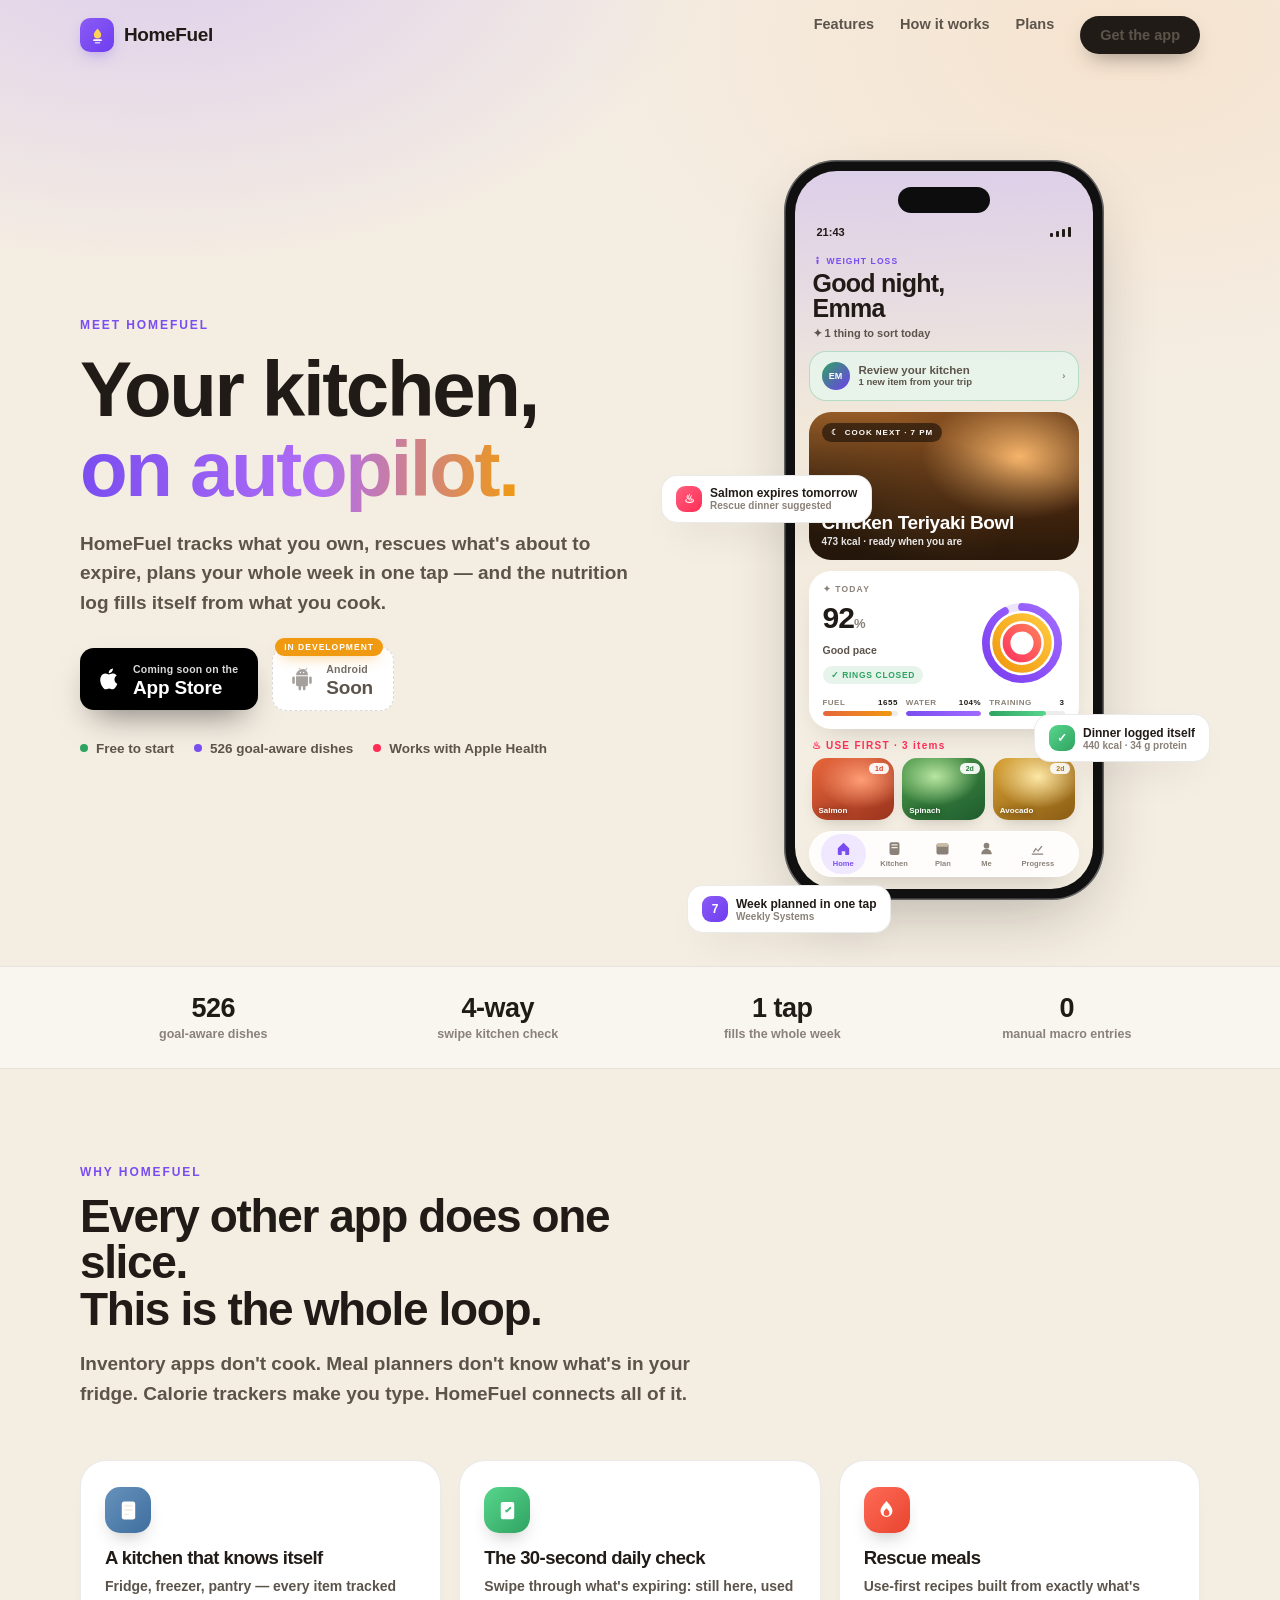
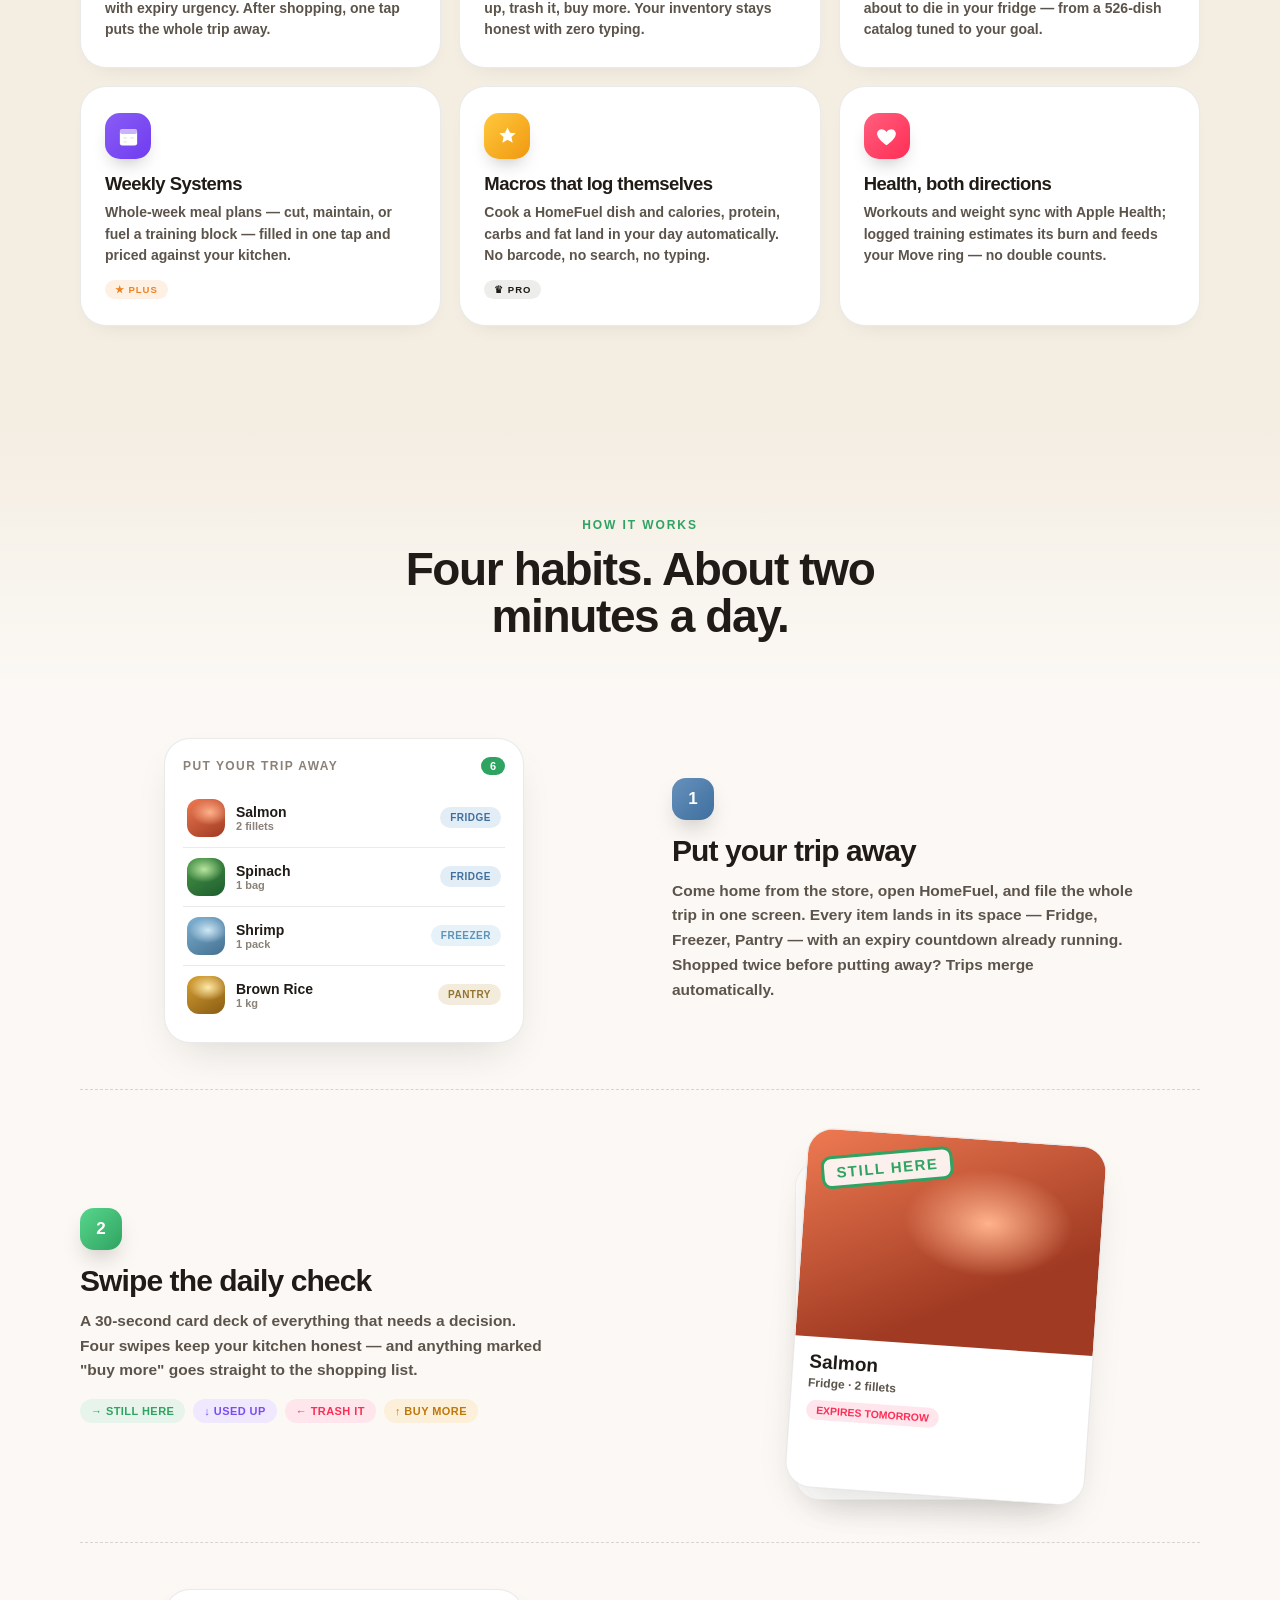
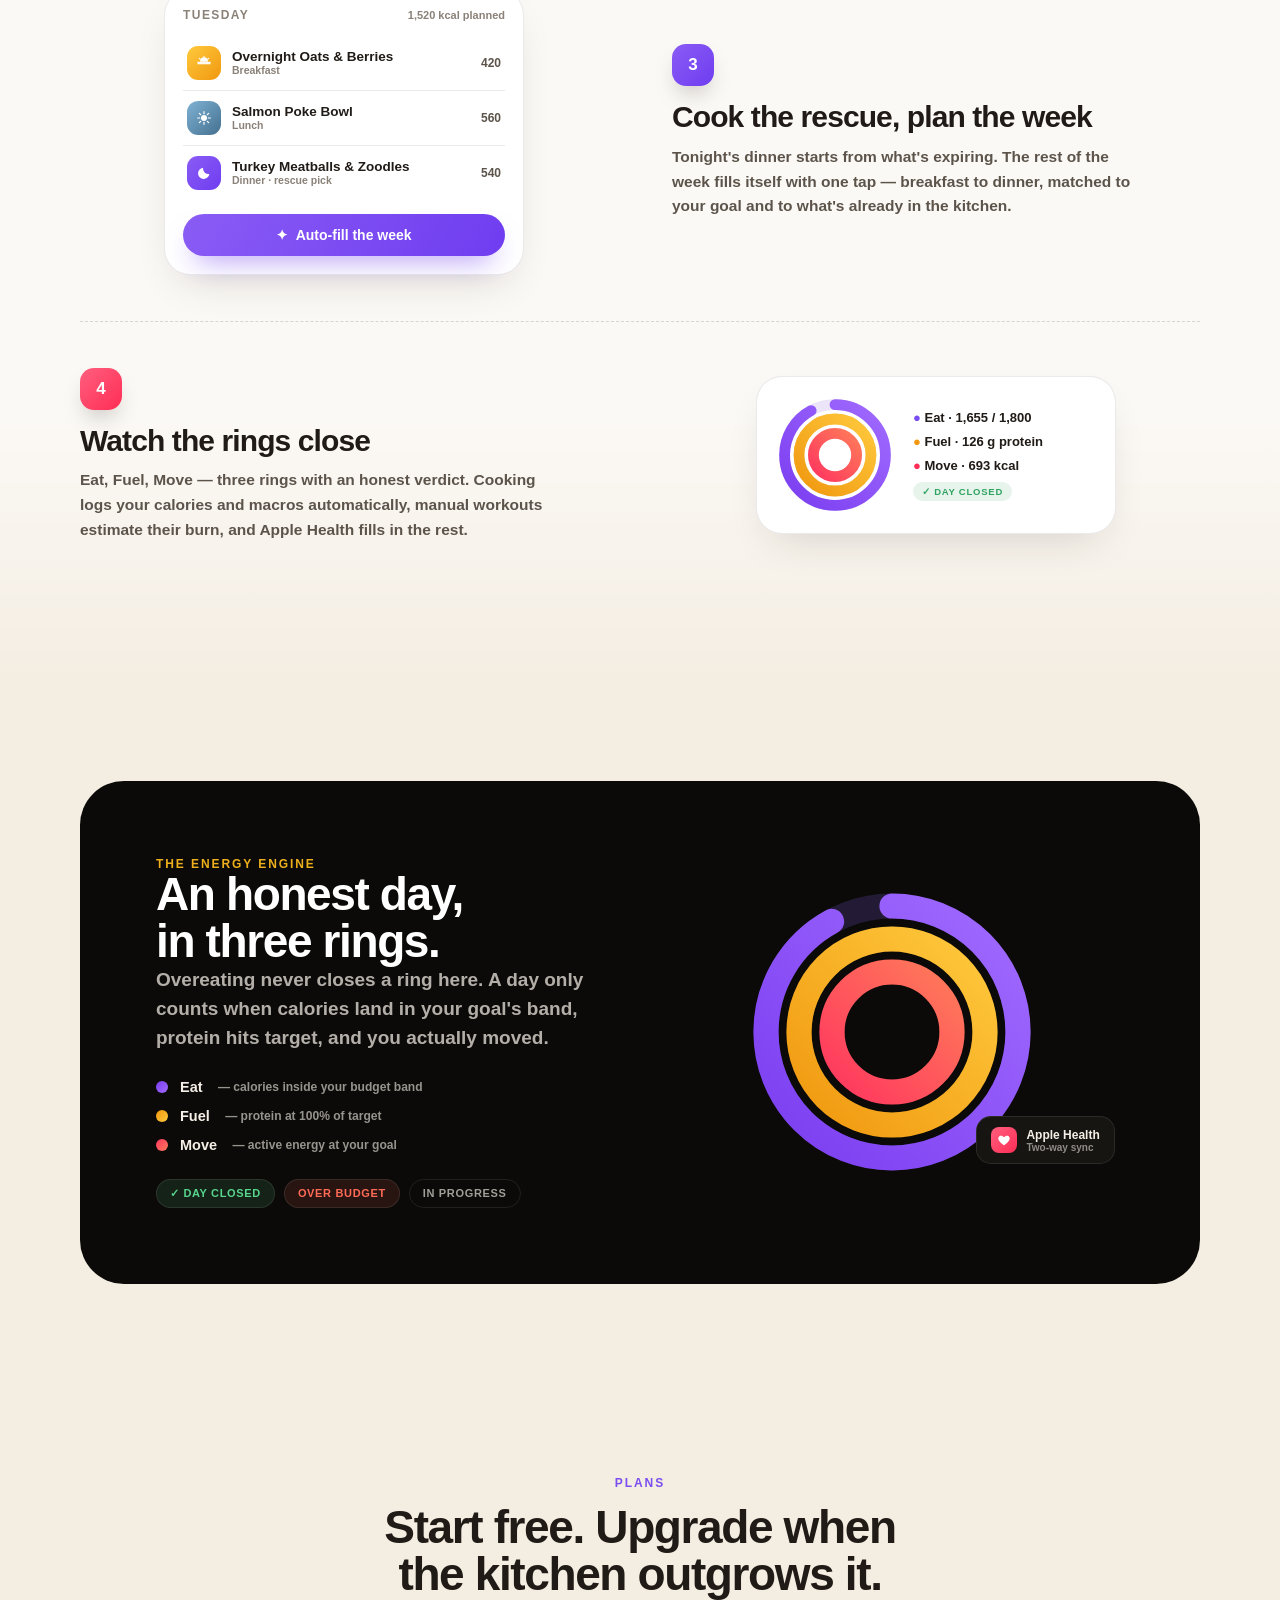
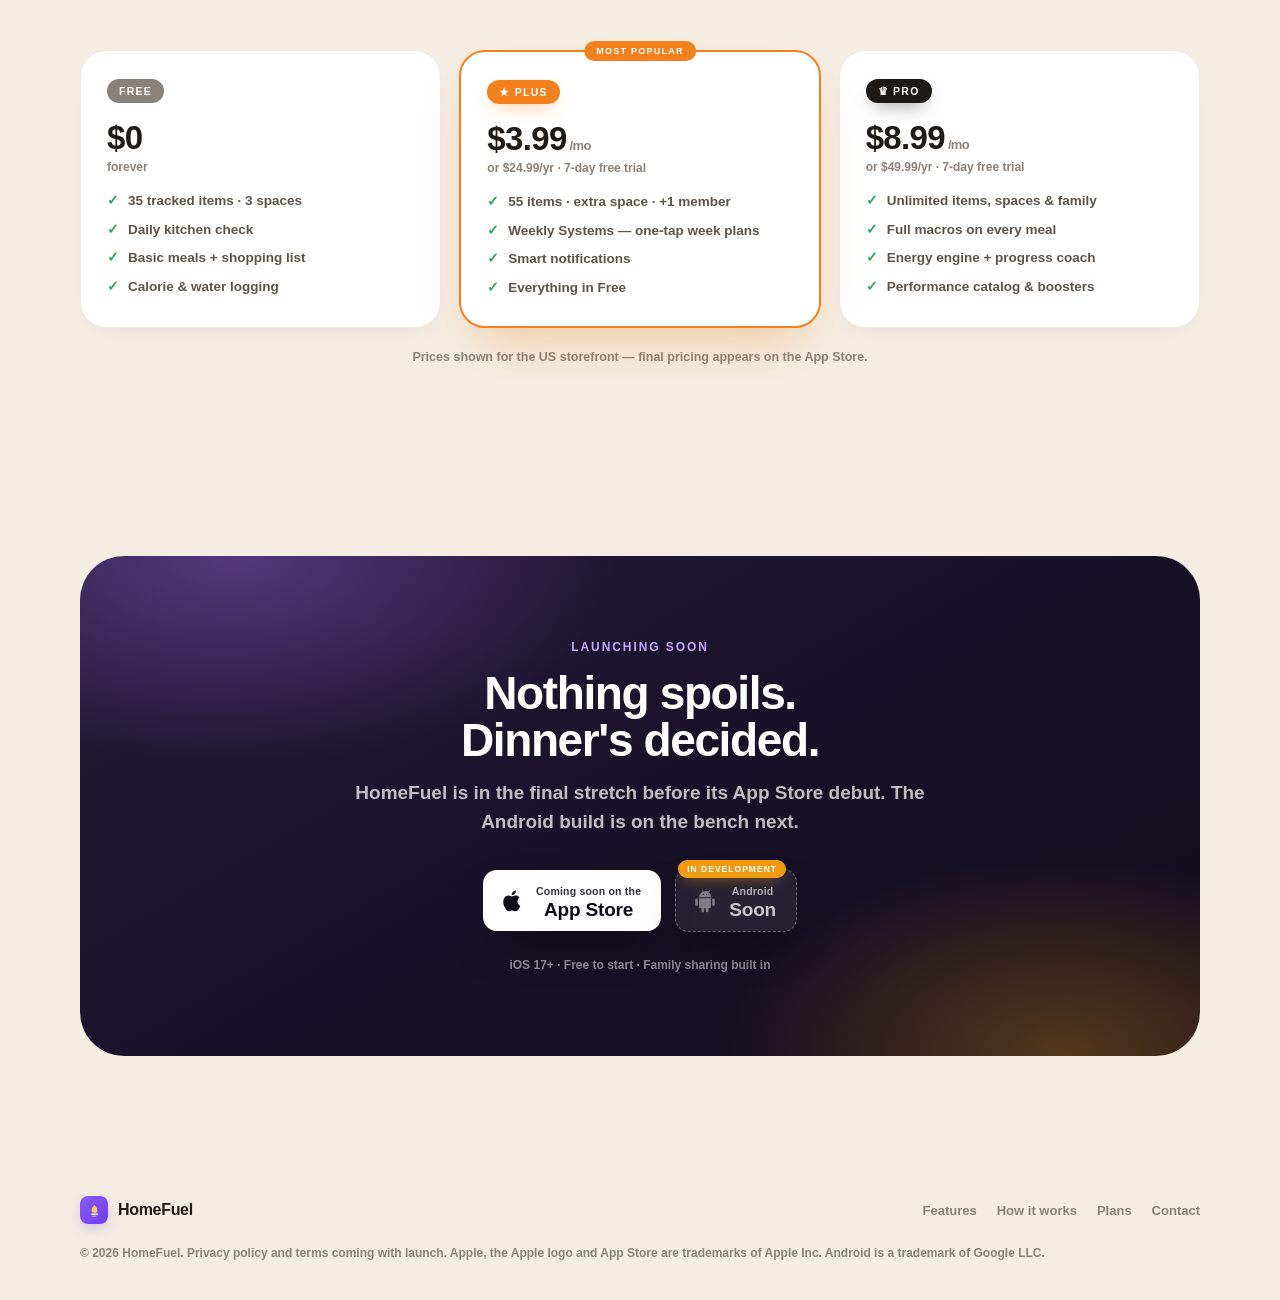
==== index.html @ 88ecfb4f "all files" ====
<!DOCTYPE html>
<html lang="en">
<head>
  <meta charset="UTF-8" />
  <meta name="viewport" content="width=device-width, initial-scale=1.0" />
  <title>HomeFuel — Your kitchen, on autopilot</title>
  <meta name="description" content="HomeFuel turns your kitchen inventory into tonight's dinner and this week's plan — so nothing spoils and your macros log themselves. Coming soon to iPhone." />
  <meta property="og:title" content="HomeFuel — Your kitchen, on autopilot" />
  <meta property="og:description" content="Track what you own, cook what's about to expire, plan the week in one tap. Nutrition logs itself." />
  <meta property="og:type" content="website" />
  <link rel="icon" href="data:image/svg+xml,%3Csvg xmlns='http://www.w3.org/2000/svg' viewBox='0 0 64 64'%3E%3Crect width='64' height='64' rx='16' fill='%236f3df0'/%3E%3Cpath d='M32 12c5 6 9 10 9 16a9 9 0 0 1-18 0c0-6 4-10 9-16z' fill='%23ffd257'/%3E%3Crect x='20' y='40' width='24' height='6' rx='3' fill='%23fff'/%3E%3Crect x='24' y='50' width='16' height='5' rx='2.5' fill='%23ffffffaa'/%3E%3C/svg%3E" />
  <link rel="stylesheet" href="styles.css" />
</head>
<body>

  <!-- ============ NAV ============ -->
  <nav class="nav" id="nav">
    <div class="wrap nav-inner">
      <a class="brand" href="#top">
        <span class="brand-mark" aria-hidden="true">
          <svg viewBox="0 0 24 24" fill="none">
            <path d="M12 3c2.6 3 4.6 5.2 4.6 8.1a4.6 4.6 0 0 1-9.2 0C7.4 8.2 9.4 6 12 3z" fill="#ffd257"/>
            <rect x="6.5" y="16.6" width="11" height="2.5" rx="1.25" fill="#fff"/>
            <rect x="8.5" y="20.2" width="7" height="1.9" rx="0.95" fill="#ffffffb3"/>
          </svg>
        </span>
        HomeFuel
      </a>
      <div class="nav-links">
        <a href="#features">Features</a>
        <a href="#tutorial">How it works</a>
        <a href="#plans">Plans</a>
        <a class="nav-cta" href="#download">Get the app</a>
      </div>
    </div>
  </nav>

  <!-- ============ HERO ============ -->
  <header class="hero" id="top">
    <div class="hero-wash" aria-hidden="true"></div>
    <div class="wrap hero-grid">
      <div class="hero-copy">
        <p class="eyebrow tint">Meet HomeFuel</p>
        <h1 class="h-display">Your kitchen,<br /><span class="grad">on autopilot.</span></h1>
        <p class="lede">HomeFuel tracks what you own, rescues what's about to
          expire, plans your whole week in one tap — and the nutrition log
          fills itself from what you cook.</p>

        <div class="store-row">
          <!-- TODO: replace href="#download" with the real App Store URL at launch -->
          <a class="store-badge" href="#download" aria-label="Download on the App Store (coming soon)">
            <svg viewBox="0 0 24 24" fill="currentColor" aria-hidden="true">
              <path d="M17.05 12.54c-.03-2.44 1.99-3.61 2.08-3.67-1.13-1.66-2.9-1.89-3.53-1.91-1.5-.15-2.93.88-3.69.88-.76 0-1.94-.86-3.19-.84-1.64.02-3.15.95-4 2.42-1.7 2.95-.43 7.32 1.23 9.71.81 1.17 1.78 2.49 3.05 2.44 1.22-.05 1.69-.79 3.17-.79 1.48 0 1.9.79 3.19.77 1.32-.02 2.15-1.2 2.96-2.38.93-1.36 1.31-2.68 1.33-2.75-.03-.01-2.56-.98-2.6-3.88zM14.62 5.4c.67-.81 1.12-1.94 1-3.07-.96.04-2.14.64-2.83 1.45-.62.72-1.17 1.87-1.02 2.97 1.07.08 2.17-.54 2.85-1.35z"/>
            </svg>
            <span class="sb-text">
              <span class="sb-top">Coming soon on the</span><br />
              <span class="sb-bottom">App Store</span>
            </span>
          </a>
          <span class="store-badge android" aria-label="Android version in development">
            <span class="dev-chip">IN DEVELOPMENT</span>
            <svg viewBox="0 0 24 24" fill="currentColor" aria-hidden="true">
              <path d="M6.5 9.5h11V17a1.8 1.8 0 0 1-1.8 1.8h-.5v2.5a1.2 1.2 0 1 1-2.4 0v-2.5h-1.6v2.5a1.2 1.2 0 1 1-2.4 0v-2.5h-.5A1.8 1.8 0 0 1 6.5 17V9.5zM4.2 9.7a1.2 1.2 0 0 1 1.2 1.2v4.4a1.2 1.2 0 1 1-2.4 0v-4.4a1.2 1.2 0 0 1 1.2-1.2zm15.6 0a1.2 1.2 0 0 1 1.2 1.2v4.4a1.2 1.2 0 1 1-2.4 0v-4.4a1.2 1.2 0 0 1 1.2-1.2zM15.9 3.6l1-1.5a.3.3 0 0 0-.5-.33l-1.03 1.55a6.6 6.6 0 0 0-4.74 0L9.6 1.77a.3.3 0 0 0-.5.33l1 1.5A5.4 5.4 0 0 0 6.5 8.6h11a5.4 5.4 0 0 0-2.6-5zm-5.4 3a.6.6 0 1 1 0-1.2.6.6 0 0 1 0 1.2zm3 0a.6.6 0 1 1 0-1.2.6.6 0 0 1 0 1.2z"/>
            </svg>
            <span class="sb-text">
              <span class="sb-top">Android</span><br />
              <span class="sb-bottom">Soon</span>
            </span>
          </span>
        </div>

        <div class="hero-props">
          <span class="hero-prop"><i class="dot" style="background:var(--fresh)"></i>Free to start</span>
          <span class="hero-prop"><i class="dot" style="background:var(--accent)"></i>526 goal-aware dishes</span>
          <span class="hero-prop"><i class="dot" style="background:var(--move)"></i>Works with Apple Health</span>
        </div>
      </div>

      <!-- Hero phone — the Home view, redrawn in CSS -->
      <div class="hero-phone-zone reveal">
        <div class="phone" aria-hidden="true">
          <div class="phone-screen">
            <div class="island"></div>
            <div class="m-status">
              <span>21:43</span>
              <span class="sig"><i style="height:4px"></i><i style="height:6px"></i><i style="height:8px"></i><i style="height:10px"></i></span>
            </div>
            <div class="m-greeting">
              <div class="m-goalchip">
                <svg width="9" height="9" viewBox="0 0 24 24" fill="currentColor"><circle cx="12" cy="5" r="3"/><path d="M9 10h6l-1 11h-4z"/></svg>
                WEIGHT LOSS
              </div>
              <h4>Good night,<br />Emma</h4>
              <div class="sub">✦ 1 thing to sort today</div>
            </div>
            <div class="m-banner">
              <span class="avatar">EM</span>
              <span><b>Review your kitchen</b><span>1 new item from your trip</span></span>
              <span class="chev">›</span>
            </div>
            <div class="m-meal">
              <span class="cook-chip">☾ &nbsp;COOK NEXT · 7 PM</span>
              <div>
                <h5>Chicken Teriyaki Bowl</h5>
                <div class="meta">473 kcal · ready when you are</div>
              </div>
            </div>
            <div class="m-today">
              <span class="t-eyebrow">✦ TODAY</span>
              <span class="pct">92<small>%</small></span>
              <div class="m-rings">
                <svg class="rings-svg" width="86" height="86" viewBox="0 0 100 100">
                  <defs>
                    <linearGradient id="gEat" x1="0" y1="0" x2="1" y2="1">
                      <stop offset="0" stop-color="#7a3df0"/><stop offset="1" stop-color="#a16bff"/>
                    </linearGradient>
                    <linearGradient id="gFuel" x1="0" y1="0" x2="1" y2="1">
                      <stop offset="0" stop-color="#f0980f"/><stop offset="1" stop-color="#ffc93d"/>
                    </linearGradient>
                    <linearGradient id="gMove" x1="0" y1="0" x2="1" y2="1">
                      <stop offset="0" stop-color="#ff375f"/><stop offset="1" stop-color="#ff7a59"/>
                    </linearGradient>
                  </defs>
                  <circle class="track" cx="50" cy="50" r="42" fill="none" stroke="#ece4f8" stroke-width="9"/>
                  <circle class="prog" data-frac="0.92" cx="50" cy="50" r="42" fill="none" stroke="url(#gEat)" stroke-width="9"/>
                  <circle class="track" cx="50" cy="50" r="30" fill="none" stroke="#f6ecd8" stroke-width="9"/>
                  <circle class="prog" data-frac="1" cx="50" cy="50" r="30" fill="none" stroke="url(#gFuel)" stroke-width="9"/>
                  <circle class="track" cx="50" cy="50" r="18" fill="none" stroke="#fbe3e8" stroke-width="9"/>
                  <circle class="prog" data-frac="1" cx="50" cy="50" r="18" fill="none" stroke="url(#gMove)" stroke-width="9"/>
                </svg>
              </div>
              <span class="pace">Good pace</span>
              <span class="closed-chip">✓ RINGS CLOSED</span>
              <div class="m-bars">
                <div class="m-bar"><b>FUEL <i>1655</i></b><div class="track"><div class="fill" style="width:92%;background:linear-gradient(90deg,#e8663c,#f0980f)"></div></div></div>
                <div class="m-bar"><b>WATER <i>104%</i></b><div class="track"><div class="fill" style="width:100%;background:linear-gradient(90deg,#7a4df0,#a16bff)"></div></div></div>
                <div class="m-bar"><b>TRAINING <i>3</i></b><div class="track"><div class="fill" style="width:75%;background:linear-gradient(90deg,#2fa361,#58d68d)"></div></div></div>
              </div>
            </div>
            <div class="m-usefirst">
              <div class="uf-head"><b>♨ USE FIRST · 3 items</b><span>See all →</span></div>
              <div class="uf-row">
                <div class="uf-card uf-1"><span class="d">1d</span><em>Salmon</em></div>
                <div class="uf-card uf-2"><span class="d">2d</span><em>Spinach</em></div>
                <div class="uf-card uf-3"><span class="d">2d</span><em>Avocado</em></div>
              </div>
            </div>
            <div class="m-tabbar">
              <span class="m-tab on"><span class="tab-pill"></span>
                <svg viewBox="0 0 24 24" fill="currentColor"><path d="M4 11.5 12 4l8 7.5V20a1 1 0 0 1-1 1h-4.5v-5h-5v5H5a1 1 0 0 1-1-1v-8.5z"/></svg>
                Home</span>
              <span class="m-tab">
                <svg viewBox="0 0 24 24" fill="currentColor"><rect x="5" y="3" width="14" height="18" rx="2.5"/><rect x="7.5" y="6" width="9" height="1.8" rx="0.9" fill="#f4ede2"/><rect x="7.5" y="10" width="9" height="1.8" rx="0.9" fill="#f4ede2"/></svg>
                Kitchen</span>
              <span class="m-tab">
                <svg viewBox="0 0 24 24" fill="currentColor"><rect x="3.5" y="5" width="17" height="15.5" rx="2.5"/><rect x="3.5" y="5" width="17" height="4.4" rx="2.2" fill="#c9baa4"/></svg>
                Plan</span>
              <span class="m-tab">
                <svg viewBox="0 0 24 24" fill="currentColor"><circle cx="12" cy="8" r="4"/><path d="M4.5 20a7.5 7.5 0 0 1 15 0z"/></svg>
                Me</span>
              <span class="m-tab">
                <svg viewBox="0 0 24 24" fill="currentColor"><path d="M4 19h16v1.8H4zM5.5 17l4-6 3 3.4L17.5 8l1.4 1.1-5.9 7.6-3-3.4-3.1 4.6z"/></svg>
                Progress</span>
            </div>
          </div>
        </div>

        <div class="float-chip fc-1">
          <span class="ic" style="background:linear-gradient(135deg,#ff5f7e,#ff2d55)">♨</span>
          <span>Salmon expires tomorrow<small>Rescue dinner suggested</small></span>
        </div>
        <div class="float-chip fc-2">
          <span class="ic" style="background:linear-gradient(135deg,#58d68d,#2fa361)">✓</span>
          <span>Dinner logged itself<small>440 kcal · 34 g protein</small></span>
        </div>
        <div class="float-chip fc-3">
          <span class="ic" style="background:linear-gradient(135deg,#8a5cf5,#6f3df0)">7</span>
          <span>Week planned in one tap<small>Weekly Systems</small></span>
        </div>
      </div>
    </div>
  </header>

  <!-- ============ STATS STRIP ============ -->
  <section class="strip">
    <div class="wrap strip-inner">
      <div class="strip-item reveal"><b>526</b><span>goal-aware dishes</span></div>
      <div class="strip-item reveal"><b>4-way</b><span>swipe kitchen check</span></div>
      <div class="strip-item reveal"><b>1 tap</b><span>fills the whole week</span></div>
      <div class="strip-item reveal"><b>0</b><span>manual macro entries</span></div>
    </div>
  </section>

  <!-- ============ FEATURES ============ -->
  <section class="section" id="features">
    <div class="wrap">
      <div class="section-head reveal">
        <p class="eyebrow tint">Why HomeFuel</p>
        <h2 class="h-section">Every other app does one slice.<br />This is the whole loop.</h2>
        <p class="lede">Inventory apps don't cook. Meal planners don't know
          what's in your fridge. Calorie trackers make you type. HomeFuel
          connects all of it.</p>
      </div>
      <div class="features-grid">
        <div class="feature reveal">
          <div class="f-ic" style="background:linear-gradient(135deg,#6691bc,#3f6f9e)">
            <svg viewBox="0 0 24 24" fill="currentColor"><rect x="5" y="2.5" width="14" height="19" rx="2.5"/><rect x="7.5" y="6" width="9" height="2" rx="1" fill="#f4ede2"/><rect x="7.5" y="10.5" width="9" height="2" rx="1" fill="#f4ede2"/><rect x="7.5" y="15" width="5" height="2" rx="1" fill="#f4ede2"/></svg>
          </div>
          <h3>A kitchen that knows itself</h3>
          <p>Fridge, freezer, pantry — every item tracked with expiry
            urgency. After shopping, one tap puts the whole trip away.</p>
        </div>
        <div class="feature reveal">
          <div class="f-ic" style="background:linear-gradient(135deg,#58d68d,#2fa361)">
            <svg viewBox="0 0 24 24" fill="currentColor"><path d="M7 3h10a2 2 0 0 1 2 2v14a2 2 0 0 1-2 2H7a2 2 0 0 1-2-2V5a2 2 0 0 1 2-2zm2.2 9.3 2 2 5-5-1.4-1.4-3.6 3.6-.6-.6z"/></svg>
          </div>
          <h3>The 30-second daily check</h3>
          <p>Swipe through what's expiring: still here, used up, trash it,
            buy more. Your inventory stays honest with zero typing.</p>
        </div>
        <div class="feature reveal">
          <div class="f-ic" style="background:linear-gradient(135deg,#ff6b57,#e8442e)">
            <svg viewBox="0 0 24 24" fill="currentColor"><path d="M12 2c3.5 4 6.2 6.9 6.2 10.6a6.2 6.2 0 0 1-12.4 0C5.8 8.9 8.5 6 12 2zm0 15.5a3 3 0 0 0 3-3c0-1.6-1.3-3-3-4.8-1.7 1.8-3 3.2-3 4.8a3 3 0 0 0 3 3z"/></svg>
          </div>
          <h3>Rescue meals</h3>
          <p>Use-first recipes built from exactly what's about to die in
            your fridge — from a 526-dish catalog tuned to your goal.</p>
        </div>
        <div class="feature reveal">
          <div class="f-ic" style="background:linear-gradient(135deg,#8a5cf5,#6f3df0)">
            <svg viewBox="0 0 24 24" fill="currentColor"><rect x="3" y="4.5" width="18" height="17" rx="2.5"/><rect x="3" y="4.5" width="18" height="5" rx="2.5" fill="#c8b5f7"/><rect x="6.5" y="12.5" width="4" height="2" rx="1" fill="#f4ede2"/><rect x="13.5" y="12.5" width="4" height="2" rx="1" fill="#f4ede2"/><rect x="6.5" y="16.5" width="4" height="2" rx="1" fill="#f4ede2"/></svg>
          </div>
          <h3>Weekly Systems</h3>
          <p>Whole-week meal plans — cut, maintain, or fuel a training
            block — filled in one tap and priced against your kitchen.</p>
          <span class="tier-tag plus">★ PLUS</span>
        </div>
        <div class="feature reveal">
          <div class="f-ic" style="background:linear-gradient(135deg,#ffc93d,#f0980f)">
            <svg viewBox="0 0 24 24" fill="currentColor"><path d="M12 2.5 14.6 8l6 .6-4.5 4 1.3 5.9L12 15.4l-5.4 3.1L7.9 12.6l-4.5-4 6-.6z"/></svg>
          </div>
          <h3>Macros that log themselves</h3>
          <p>Cook a HomeFuel dish and calories, protein, carbs and fat land
            in your day automatically. No barcode, no search, no typing.</p>
          <span class="tier-tag pro">♛ PRO</span>
        </div>
        <div class="feature reveal">
          <div class="f-ic" style="background:linear-gradient(135deg,#ff5f7e,#ff2d55)">
            <svg viewBox="0 0 24 24" fill="currentColor"><path d="M12 21s-7.5-4.9-9.3-9.6C1.2 7.6 3.6 4.5 6.9 4.5c2 0 3.7 1.1 5.1 2.9 1.4-1.8 3.1-2.9 5.1-2.9 3.3 0 5.7 3.1 4.2 6.9C19.5 16.1 12 21 12 21z"/></svg>
          </div>
          <h3>Health, both directions</h3>
          <p>Workouts and weight sync with Apple Health; logged training
            estimates its burn and feeds your Move ring — no double counts.</p>
        </div>
      </div>
    </div>
  </section>

  <!-- ============ TUTORIAL ============ -->
  <section class="tutorial section" id="tutorial">
    <div class="wrap">
      <div class="section-head center reveal">
        <p class="eyebrow fresh">How it works</p>
        <h2 class="h-section">Four habits. About two minutes a day.</h2>
      </div>

      <!-- Step 1 -->
      <div class="step reveal">
        <div class="step-copy">
          <span class="step-num" style="background:linear-gradient(135deg,#6691bc,#3f6f9e)">1</span>
          <h3>Put your trip away</h3>
          <p>Come home from the store, open HomeFuel, and file the whole
            trip in one screen. Every item lands in its space — Fridge,
            Freezer, Pantry — with an expiry countdown already running.
            Shopped twice before putting away? Trips merge automatically.</p>
        </div>
        <div class="step-visual">
          <div class="mini-card">
            <div class="mini-head"><b>PUT YOUR TRIP AWAY</b><span class="count-pill">6</span></div>
            <div class="pa-row">
              <span class="pa-thumb" style="background:radial-gradient(26px 18px at 60% 35%,#ffb28c,transparent 72%),linear-gradient(150deg,#ee7a52,#a03a22)"></span>
              <span class="pa-name">Salmon<small>2 fillets</small></span>
              <span class="space-chip sp-fridge">FRIDGE</span>
            </div>
            <div class="pa-row">
              <span class="pa-thumb" style="background:radial-gradient(26px 18px at 45% 30%,#b8e6a0,transparent 72%),linear-gradient(150deg,#4c9948,#1d5c2e)"></span>
              <span class="pa-name">Spinach<small>1 bag</small></span>
              <span class="space-chip sp-fridge">FRIDGE</span>
            </div>
            <div class="pa-row">
              <span class="pa-thumb" style="background:radial-gradient(26px 18px at 55% 35%,#cfe8f6,transparent 72%),linear-gradient(150deg,#7fb2d4,#44708f)"></span>
              <span class="pa-name">Shrimp<small>1 pack</small></span>
              <span class="space-chip sp-freezer">FREEZER</span>
            </div>
            <div class="pa-row">
              <span class="pa-thumb" style="background:radial-gradient(26px 18px at 55% 30%,#ffe9a8,transparent 72%),linear-gradient(150deg,#d8a133,#8a5c14)"></span>
              <span class="pa-name">Brown Rice<small>1 kg</small></span>
              <span class="space-chip sp-pantry">PANTRY</span>
            </div>
          </div>
        </div>
      </div>

      <!-- Step 2 -->
      <div class="step reveal">
        <div class="step-copy">
          <span class="step-num" style="background:linear-gradient(135deg,#58d68d,#2fa361)">2</span>
          <h3>Swipe the daily check</h3>
          <p>A 30-second card deck of everything that needs a decision.
            Four swipes keep your kitchen honest — and anything marked
            "buy more" goes straight to the shopping list.</p>
          <div class="swipe-legend">
            <span class="sl-keep">→ STILL HERE</span>
            <span class="sl-used">↓ USED UP</span>
            <span class="sl-trash">← TRASH IT</span>
            <span class="sl-buy">↑ BUY MORE</span>
          </div>
        </div>
        <div class="step-visual">
          <div class="deck">
            <div class="deck-card back-2"></div>
            <div class="deck-card back-1"></div>
            <div class="deck-card front">
              <div class="deck-photo"><span class="deck-stamp">STILL HERE</span></div>
              <div class="deck-body">
                <h4>Salmon</h4>
                <div class="deck-meta">Fridge · 2 fillets</div>
                <span class="deck-days">EXPIRES TOMORROW</span>
              </div>
            </div>
          </div>
        </div>
      </div>

      <!-- Step 3 -->
      <div class="step reveal">
        <div class="step-copy">
          <span class="step-num" style="background:linear-gradient(135deg,#8a5cf5,#6f3df0)">3</span>
          <h3>Cook the rescue, plan the week</h3>
          <p>Tonight's dinner starts from what's expiring. The rest of the
            week fills itself with one tap — breakfast to dinner, matched
            to your goal and to what's already in the kitchen.</p>
        </div>
        <div class="step-visual">
          <div class="mini-card">
            <div class="mini-head"><b>TUESDAY</b><span style="font-size:11px;font-weight:900;color:var(--ink-3)">1,520 kcal planned</span></div>
            <div class="plan-row">
              <span class="plan-slot" style="background:linear-gradient(135deg,#ffc93d,#f0980f)">
                <svg viewBox="0 0 24 24" fill="currentColor"><path d="M12 4a5 5 0 0 1 5 5h-10a5 5 0 0 1 5-5zM3 11h18v2H3zM12 2v1.5M5 5l1 1M19 5l-1 1" stroke="currentColor" stroke-width="1.6" stroke-linecap="round"/></svg>
              </span>
              <span class="plan-name">Overnight Oats &amp; Berries<small>Breakfast</small></span>
              <span class="plan-kcal">420</span>
            </div>
            <div class="plan-row">
              <span class="plan-slot" style="background:linear-gradient(135deg,#7fb2d4,#44708f)">
                <svg viewBox="0 0 24 24" fill="currentColor"><circle cx="12" cy="12" r="4.5"/><path d="M12 2.5v3M12 18.5v3M2.5 12h3M18.5 12h3M5 5l2 2M17 17l2 2M19 5l-2 2M7 17l-2 2" stroke="currentColor" stroke-width="1.8" stroke-linecap="round"/></svg>
              </span>
              <span class="plan-name">Salmon Poke Bowl<small>Lunch</small></span>
              <span class="plan-kcal">560</span>
            </div>
            <div class="plan-row">
              <span class="plan-slot" style="background:linear-gradient(135deg,#8a5cf5,#6f3df0)">
                <svg viewBox="0 0 24 24" fill="currentColor"><path d="M20 13.5A8.5 8.5 0 0 1 10.5 4 8.5 8.5 0 1 0 20 13.5z"/></svg>
              </span>
              <span class="plan-name">Turkey Meatballs &amp; Zoodles<small>Dinner · rescue pick</small></span>
              <span class="plan-kcal">540</span>
            </div>
            <button class="autofill-btn" type="button" tabindex="-1">✦ &nbsp;Auto-fill the week</button>
          </div>
        </div>
      </div>

      <!-- Step 4 -->
      <div class="step reveal">
        <div class="step-copy">
          <span class="step-num" style="background:linear-gradient(135deg,#ff5f7e,#ff2d55)">4</span>
          <h3>Watch the rings close</h3>
          <p>Eat, Fuel, Move — three rings with an honest verdict. Cooking
            logs your calories and macros automatically, manual workouts
            estimate their burn, and Apple Health fills in the rest.</p>
        </div>
        <div class="step-visual">
          <div class="mini-card" style="display:flex;align-items:center;gap:18px">
            <svg class="rings-svg" width="120" height="120" viewBox="0 0 100 100">
              <circle class="track" cx="50" cy="50" r="42" fill="none" stroke="#ece4f8" stroke-width="9"/>
              <circle class="prog" data-frac="0.92" cx="50" cy="50" r="42" fill="none" stroke="url(#gEat)" stroke-width="9"/>
              <circle class="track" cx="50" cy="50" r="30" fill="none" stroke="#f6ecd8" stroke-width="9"/>
              <circle class="prog" data-frac="1" cx="50" cy="50" r="30" fill="none" stroke="url(#gFuel)" stroke-width="9"/>
              <circle class="track" cx="50" cy="50" r="18" fill="none" stroke="#fbe3e8" stroke-width="9"/>
              <circle class="prog" data-frac="1" cx="50" cy="50" r="18" fill="none" stroke="url(#gMove)" stroke-width="9"/>
            </svg>
            <div style="display:grid;gap:9px">
              <div style="font-size:13px;font-weight:900"><span style="color:#7a4df0">●</span> Eat · 1,655 / 1,800</div>
              <div style="font-size:13px;font-weight:900"><span style="color:#f0980f">●</span> Fuel · 126 g protein</div>
              <div style="font-size:13px;font-weight:900"><span style="color:#ff2d55">●</span> Move · 693 kcal</div>
              <span class="closed-chip" style="display:inline-flex;align-items:center;gap:4px;background:var(--fresh-soft);color:var(--fresh);font-size:9.5px;font-weight:900;letter-spacing:.08em;padding:4px 9px;border-radius:999px;justify-self:start">✓ DAY CLOSED</span>
            </div>
          </div>
        </div>
      </div>
    </div>
  </section>

  <!-- ============ DARK RINGS BAND ============ -->
  <section class="section">
    <div class="wrap">
      <div class="night reveal">
        <div class="night-inner">
          <div>
            <p class="eyebrow">The energy engine</p>
            <h2 class="h-section">An honest day,<br />in three rings.</h2>
            <p class="lede">Overeating never closes a ring here. A day only
              counts when calories land in your goal's band, protein hits
              target, and you actually moved.</p>
            <div class="night-legend">
              <div class="nl-item"><span class="nl-dot" style="background:linear-gradient(135deg,#7a3df0,#a16bff)"></span>Eat <small>&nbsp;— calories inside your budget band</small></div>
              <div class="nl-item"><span class="nl-dot" style="background:linear-gradient(135deg,#f0980f,#ffc93d)"></span>Fuel <small>&nbsp;— protein at 100% of target</small></div>
              <div class="nl-item"><span class="nl-dot" style="background:linear-gradient(135deg,#ff375f,#ff7a59)"></span>Move <small>&nbsp;— active energy at your goal</small></div>
            </div>
            <div class="verdict-row">
              <span class="verdict v-closed">✓ DAY CLOSED</span>
              <span class="verdict v-over">OVER BUDGET</span>
              <span class="verdict v-partial">IN PROGRESS</span>
            </div>
          </div>
          <div class="big-rings-zone">
            <svg class="rings-svg" width="300" height="300" viewBox="0 0 100 100">
              <circle class="track" cx="50" cy="50" r="42" fill="none" stroke="#231b36" stroke-width="8.4"/>
              <circle class="prog" data-frac="0.92" cx="50" cy="50" r="42" fill="none" stroke="url(#gEat)" stroke-width="8.4"/>
              <circle class="track" cx="50" cy="50" r="31" fill="none" stroke="#2e2410" stroke-width="8.4"/>
              <circle class="prog" data-frac="1" cx="50" cy="50" r="31" fill="none" stroke="url(#gFuel)" stroke-width="8.4"/>
              <circle class="track" cx="50" cy="50" r="20" fill="none" stroke="#361318" stroke-width="8.4"/>
              <circle class="prog" data-frac="1" cx="50" cy="50" r="20" fill="none" stroke="url(#gMove)" stroke-width="8.4"/>
            </svg>
            <div class="hk-chip">
              <span class="hk-ic">
                <svg width="14" height="14" viewBox="0 0 24 24" fill="#fff"><path d="M12 21s-7.5-4.9-9.3-9.6C1.2 7.6 3.6 4.5 6.9 4.5c2 0 3.7 1.1 5.1 2.9 1.4-1.8 3.1-2.9 5.1-2.9 3.3 0 5.7 3.1 4.2 6.9C19.5 16.1 12 21 12 21z"/></svg>
              </span>
              <span>Apple Health<small>Two-way sync</small></span>
            </div>
          </div>
        </div>
      </div>
    </div>
  </section>

  <!-- ============ PLANS ============ -->
  <section class="section" id="plans">
    <div class="wrap">
      <div class="section-head center reveal">
        <p class="eyebrow tint">Plans</p>
        <h2 class="h-section">Start free. Upgrade when<br />the kitchen outgrows it.</h2>
      </div>
      <div class="plans-grid">
        <div class="plan-card reveal">
          <span class="tier-badge tb-free">FREE</span>
          <div class="price">$0</div>
          <div class="price-note">forever</div>
          <ul>
            <li><span class="tick">✓</span>35 tracked items · 3 spaces</li>
            <li><span class="tick">✓</span>Daily kitchen check</li>
            <li><span class="tick">✓</span>Basic meals + shopping list</li>
            <li><span class="tick">✓</span>Calorie &amp; water logging</li>
          </ul>
        </div>
        <div class="plan-card featured reveal">
          <span class="tier-badge tb-plus">★ PLUS</span>
          <div class="price">$3.99<small> /mo</small></div>
          <div class="price-note">or $24.99/yr · 7-day free trial</div>
          <ul>
            <li><span class="tick">✓</span>55 items · extra space · +1 member</li>
            <li><span class="tick">✓</span>Weekly Systems — one-tap week plans</li>
            <li><span class="tick">✓</span>Smart notifications</li>
            <li><span class="tick">✓</span>Everything in Free</li>
          </ul>
        </div>
        <div class="plan-card reveal">
          <span class="tier-badge tb-pro">♛ PRO</span>
          <div class="price">$8.99<small> /mo</small></div>
          <div class="price-note">or $49.99/yr · 7-day free trial</div>
          <ul>
            <li><span class="tick">✓</span>Unlimited items, spaces &amp; family</li>
            <li><span class="tick">✓</span>Full macros on every meal</li>
            <li><span class="tick">✓</span>Energy engine + progress coach</li>
            <li><span class="tick">✓</span>Performance catalog &amp; boosters</li>
          </ul>
        </div>
      </div>
      <p class="plans-note">Prices shown for the US storefront — final pricing appears on the App Store.</p>
    </div>
  </section>

  <!-- ============ DOWNLOAD CTA ============ -->
  <section class="section" id="download">
    <div class="wrap">
      <div class="cta-card reveal">
        <p class="eyebrow">Launching soon</p>
        <h2 class="h-section">Nothing spoils.<br />Dinner's decided.</h2>
        <p class="lede">HomeFuel is in the final stretch before its App
          Store debut. The Android build is on the bench next.</p>
        <div class="store-row">
          <!-- TODO: replace href with the real App Store URL at launch -->
          <a class="store-badge" href="#" aria-label="Download on the App Store (link coming at launch)">
            <svg viewBox="0 0 24 24" fill="currentColor" aria-hidden="true">
              <path d="M17.05 12.54c-.03-2.44 1.99-3.61 2.08-3.67-1.13-1.66-2.9-1.89-3.53-1.91-1.5-.15-2.93.88-3.69.88-.76 0-1.94-.86-3.19-.84-1.64.02-3.15.95-4 2.42-1.7 2.95-.43 7.32 1.23 9.71.81 1.17 1.78 2.49 3.05 2.44 1.22-.05 1.69-.79 3.17-.79 1.48 0 1.9.79 3.19.77 1.32-.02 2.15-1.2 2.96-2.38.93-1.36 1.31-2.68 1.33-2.75-.03-.01-2.56-.98-2.6-3.88zM14.62 5.4c.67-.81 1.12-1.94 1-3.07-.96.04-2.14.64-2.83 1.45-.62.72-1.17 1.87-1.02 2.97 1.07.08 2.17-.54 2.85-1.35z"/>
            </svg>
            <span class="sb-text">
              <span class="sb-top">Coming soon on the</span><br />
              <span class="sb-bottom">App Store</span>
            </span>
          </a>
          <span class="store-badge android" aria-label="Android version in development">
            <span class="dev-chip">IN DEVELOPMENT</span>
            <svg viewBox="0 0 24 24" fill="currentColor" aria-hidden="true">
              <path d="M6.5 9.5h11V17a1.8 1.8 0 0 1-1.8 1.8h-.5v2.5a1.2 1.2 0 1 1-2.4 0v-2.5h-1.6v2.5a1.2 1.2 0 1 1-2.4 0v-2.5h-.5A1.8 1.8 0 0 1 6.5 17V9.5zM4.2 9.7a1.2 1.2 0 0 1 1.2 1.2v4.4a1.2 1.2 0 1 1-2.4 0v-4.4a1.2 1.2 0 0 1 1.2-1.2zm15.6 0a1.2 1.2 0 0 1 1.2 1.2v4.4a1.2 1.2 0 1 1-2.4 0v-4.4a1.2 1.2 0 0 1 1.2-1.2zM15.9 3.6l1-1.5a.3.3 0 0 0-.5-.33l-1.03 1.55a6.6 6.6 0 0 0-4.74 0L9.6 1.77a.3.3 0 0 0-.5.33l1 1.5A5.4 5.4 0 0 0 6.5 8.6h11a5.4 5.4 0 0 0-2.6-5zm-5.4 3a.6.6 0 1 1 0-1.2.6.6 0 0 1 0 1.2zm3 0a.6.6 0 1 1 0-1.2.6.6 0 0 1 0 1.2z"/>
            </svg>
            <span class="sb-text">
              <span class="sb-top">Android</span><br />
              <span class="sb-bottom">Soon</span>
            </span>
          </span>
        </div>
        <p class="cta-foot">iOS 17+ · Free to start · Family sharing built in</p>
      </div>
    </div>
  </section>

  <!-- ============ FOOTER ============ -->
  <footer class="footer">
    <div class="wrap footer-inner">
      <a class="brand" href="#top">
        <span class="brand-mark" aria-hidden="true">
          <svg viewBox="0 0 24 24" fill="none">
            <path d="M12 3c2.6 3 4.6 5.2 4.6 8.1a4.6 4.6 0 0 1-9.2 0C7.4 8.2 9.4 6 12 3z" fill="#ffd257"/>
            <rect x="6.5" y="16.6" width="11" height="2.5" rx="1.25" fill="#fff"/>
            <rect x="8.5" y="20.2" width="7" height="1.9" rx="0.95" fill="#ffffffb3"/>
          </svg>
        </span>
        HomeFuel
      </a>
      <div class="footer-links">
        <a href="#features">Features</a>
        <a href="#tutorial">How it works</a>
        <a href="#plans">Plans</a>
        <a href="mailto:hello@homefuel.app">Contact</a>
      </div>
      <p class="footer-copy">© <span id="year">2026</span> HomeFuel. Privacy policy and terms coming with launch. Apple, the Apple logo and App Store are trademarks of Apple Inc. Android is a trademark of Google LLC.</p>
    </div>
  </footer>

  <script src="script.js"></script>
</body>
</html>
---- styles.css ----
/* ============================================================
   HomeFuel — marketing site
   Design system mirrors the iOS app: warm cream world, ink-black
   rounded type, violet/amber/red fuel rings, fresh green, PLUS
   orange + PRO black. No frameworks, no build step.
   ============================================================ */

:root {
  /* Ink + surfaces (the app's warm light world) */
  --bg: #f4ede2;
  --bg-wash-a: #ddcfec;   /* lavender */
  --bg-wash-b: #f6e3cf;   /* peach */
  --card: #ffffff;
  --card-soft: #faf6ee;
  --line: rgba(32, 27, 22, 0.09);
  --line-strong: rgba(32, 27, 22, 0.16);
  --ink: #201b16;
  --ink-2: #5c544b;
  --ink-3: #8a8178;

  /* Brand */
  --accent: #7a4df0;          /* violet — Eat ring family */
  --accent-soft: #efe8ff;
  --fresh: #2fa361;           /* green — good things */
  --fresh-soft: #e7f4ec;
  --amber: #f09a12;           /* Fuel ring family */
  --amber-soft: #fdf0da;
  --move: #ff2d55;            /* Move ring — Apple red */
  --move-soft: #ffe6ec;
  --plus: #f2811d;            /* PLUS tier */
  --pro: #1c1917;             /* PRO tier */
  --gold: #edb01c;

  /* Dark energy surfaces */
  --night: #0b0a09;
  --night-card: #171512;
  --night-line: rgba(255, 255, 255, 0.09);

  --radius-xl: 34px;
  --radius-lg: 26px;
  --radius-md: 18px;

  --font: ui-rounded, "SF Pro Rounded", -apple-system,
          BlinkMacSystemFont, "Segoe UI", Roboto, "Helvetica Neue",
          Arial, sans-serif;
  --shadow-card: 0 18px 44px -18px rgba(32, 27, 22, 0.18);
  --shadow-pop: 0 26px 70px -22px rgba(32, 27, 22, 0.33);
}

* { margin: 0; padding: 0; box-sizing: border-box; }

html { scroll-behavior: smooth; }

body {
  font-family: var(--font);
  background: var(--bg);
  color: var(--ink);
  -webkit-font-smoothing: antialiased;
  overflow-x: hidden;
}

::selection { background: rgba(122, 77, 240, 0.22); }

img { display: block; max-width: 100%; }
a { color: inherit; text-decoration: none; }
button { font-family: inherit; }

.wrap {
  width: min(1120px, calc(100% - 48px));
  margin: 0 auto;
}

/* ---------- Type scale ---------- */

.eyebrow {
  font-size: 12px;
  font-weight: 800;
  letter-spacing: 0.16em;
  text-transform: uppercase;
  color: var(--ink-3);
}
.eyebrow.tint { color: var(--accent); }
.eyebrow.fresh { color: var(--fresh); }

h1, h2, h3 { letter-spacing: -0.03em; line-height: 1.02; }

.h-display {
  font-size: clamp(44px, 7vw, 78px);
  font-weight: 900;
}
.h-section {
  font-size: clamp(30px, 4.4vw, 46px);
  font-weight: 900;
}
.lede {
  font-size: clamp(16px, 2vw, 19px);
  line-height: 1.55;
  color: var(--ink-2);
  font-weight: 600;
}

/* ---------- Scroll reveal ---------- */

.reveal {
  opacity: 0;
  transform: translateY(22px);
  transition: opacity 0.7s cubic-bezier(0.2, 0.7, 0.2, 1),
              transform 0.7s cubic-bezier(0.2, 0.7, 0.2, 1);
}
.reveal.in { opacity: 1; transform: none; }

@media (prefers-reduced-motion: reduce) {
  .reveal { opacity: 1; transform: none; transition: none; }
  html { scroll-behavior: auto; }
}

/* ============================================================
   NAV
   ============================================================ */

.nav {
  position: fixed;
  inset: 0 0 auto 0;
  z-index: 60;
  transition: background 0.3s ease, box-shadow 0.3s ease;
}
.nav.scrolled {
  background: rgba(244, 237, 226, 0.82);
  -webkit-backdrop-filter: blur(18px);
  backdrop-filter: blur(18px);
  box-shadow: 0 1px 0 var(--line);
}
.nav-inner {
  display: flex;
  align-items: center;
  gap: 28px;
  padding: 16px 0;
}
.brand {
  display: flex;
  align-items: center;
  gap: 10px;
  font-size: 19px;
  font-weight: 900;
  letter-spacing: -0.02em;
}
.brand-mark {
  width: 34px;
  height: 34px;
  border-radius: 10px;
  background: linear-gradient(135deg, #8a5cf5, #6f3df0);
  display: grid;
  place-items: center;
  box-shadow: 0 6px 16px -6px rgba(122, 77, 240, 0.6);
}
.brand-mark svg { width: 19px; height: 19px; }
.nav-links {
  display: flex;
  gap: 26px;
  margin-left: auto;
}
.nav-links a {
  font-size: 14.5px;
  font-weight: 800;
  color: var(--ink-2);
  transition: color 0.2s;
}
.nav-links a:hover { color: var(--ink); }
.nav-cta {
  background: var(--ink);
  color: #fff;
  font-size: 14px;
  font-weight: 800;
  padding: 11px 20px;
  border-radius: 999px;
  transition: transform 0.15s ease, box-shadow 0.2s ease;
  box-shadow: 0 10px 22px -10px rgba(32, 27, 22, 0.55);
}
.nav-cta:hover { transform: translateY(-1px); }

/* ============================================================
   HERO
   ============================================================ */

.hero {
  position: relative;
  padding: 148px 0 40px;
  overflow: hidden;
}
.hero-wash {
  position: absolute;
  inset: 0;
  background:
    radial-gradient(900px 520px at 12% -6%, var(--bg-wash-a), transparent 62%),
    radial-gradient(900px 560px at 88% 4%, var(--bg-wash-b), transparent 60%);
  pointer-events: none;
}
.hero-grid {
  position: relative;
  display: grid;
  grid-template-columns: 1.05fr 0.95fr;
  gap: 40px;
  align-items: center;
}
.hero-copy .eyebrow { margin-bottom: 18px; }
.hero-copy h1 { margin-bottom: 20px; }
.hero-copy h1 .grad {
  background: linear-gradient(92deg, #7a4df0, #b06df5 55%, #f09a12);
  -webkit-background-clip: text;
  background-clip: text;
  color: transparent;
}
.hero-copy .lede { max-width: 34em; margin-bottom: 30px; }

.store-row {
  display: flex;
  align-items: center;
  gap: 14px;
  flex-wrap: wrap;
}
.store-badge {
  display: inline-flex;
  align-items: center;
  gap: 11px;
  background: #000;
  color: #fff;
  border-radius: 14px;
  padding: 11px 20px 11px 16px;
  transition: transform 0.15s ease, box-shadow 0.25s ease;
  box-shadow: 0 16px 34px -14px rgba(0, 0, 0, 0.55);
}
.store-badge:hover { transform: translateY(-2px) scale(1.015); }
.store-badge svg { width: 26px; height: 26px; flex: none; }
.store-badge .sb-text { line-height: 1.12; }
.store-badge .sb-top { font-size: 10.5px; font-weight: 600; opacity: 0.85; letter-spacing: 0.02em; }
.store-badge .sb-bottom { font-size: 19px; font-weight: 800; letter-spacing: -0.01em; }

.store-badge.android {
  background: var(--card);
  color: var(--ink-2);
  border: 1.5px dashed var(--line-strong);
  box-shadow: none;
  position: relative;
  cursor: default;
}
.store-badge.android:hover { transform: none; }
.store-badge.android svg { opacity: 0.55; }
.dev-chip {
  position: absolute;
  top: -10px;
  right: 10px;
  white-space: nowrap;
  background: var(--amber);
  color: #fff;
  font-size: 8.5px;
  font-weight: 900;
  letter-spacing: 0.12em;
  padding: 4px 9px;
  border-radius: 999px;
  box-shadow: 0 6px 14px -6px rgba(240, 154, 18, 0.7);
}

.hero-props {
  display: flex;
  gap: 20px;
  flex-wrap: wrap;
  margin-top: 30px;
}
.hero-prop {
  display: flex;
  align-items: center;
  gap: 8px;
  font-size: 13.5px;
  font-weight: 800;
  color: var(--ink-2);
}
.hero-prop .dot {
  width: 8px; height: 8px; border-radius: 50%;
}

/* ============================================================
   PHONE MOCKUP (shared frame)
   ============================================================ */

.phone {
  width: 320px;
  border-radius: 52px;
  background: #101010;
  padding: 11px;
  box-shadow:
    0 0 0 1.5px rgba(255, 255, 255, 0.35) inset,
    var(--shadow-pop);
  position: relative;
}
.phone-screen {
  border-radius: 42px;
  overflow: hidden;
  background: linear-gradient(178deg, #dccfe9 0%, #f1e8da 34%, #f4ede1 70%);
  position: relative;
  padding: 14px 14px 12px;
  min-height: 620px;
  display: flex;
  flex-direction: column;
  gap: 11px;
}
.island {
  width: 92px;
  height: 26px;
  background: #0d0d0d;
  border-radius: 999px;
  margin: 2px auto 2px;
  flex: none;
}

/* --- Home mockup pieces --- */

.m-status {
  display: flex;
  justify-content: space-between;
  align-items: center;
  font-size: 11px;
  font-weight: 800;
  padding: 0 8px;
  color: var(--ink);
}
.m-status .sig { display: flex; gap: 3px; align-items: flex-end; }
.m-status .sig i {
  width: 3px; border-radius: 1px; background: var(--ink); display: block;
}

.m-greeting { padding: 2px 4px 0; }
.m-goalchip {
  display: inline-flex;
  align-items: center;
  gap: 5px;
  font-size: 8.5px;
  font-weight: 900;
  letter-spacing: 0.13em;
  color: #7a4df0;
  margin-bottom: 5px;
}
.m-greeting h4 {
  font-size: 25px;
  font-weight: 900;
  letter-spacing: -0.03em;
  line-height: 1.02;
}
.m-greeting .sub {
  margin-top: 5px;
  font-size: 11px;
  font-weight: 700;
  color: var(--ink-2);
}

.m-banner {
  background: rgba(231, 244, 236, 0.9);
  border: 1px solid rgba(47, 163, 97, 0.28);
  border-radius: 17px;
  padding: 10px 12px;
  display: flex;
  align-items: center;
  gap: 9px;
}
.m-banner .avatar {
  width: 28px; height: 28px; border-radius: 50%;
  background: linear-gradient(135deg, #2fa361, #6f3df0);
  color: #fff;
  display: grid; place-items: center;
  font-size: 9px; font-weight: 900;
  flex: none;
}
.m-banner b { font-size: 11.5px; font-weight: 900; display: block; }
.m-banner span { font-size: 9.5px; font-weight: 700; color: var(--ink-2); }
.m-banner .chev { margin-left: auto; color: var(--ink-3); font-weight: 900; }

.m-meal {
  border-radius: 22px;
  overflow: hidden;
  position: relative;
  min-height: 148px;
  display: flex;
  flex-direction: column;
  justify-content: space-between;
  padding: 11px 13px 13px;
  background:
    linear-gradient(200deg, rgba(14, 10, 6, 0) 30%, rgba(14, 10, 6, 0.78) 88%),
    radial-gradient(140px 90px at 78% 30%, #f5b46a, transparent 70%),
    radial-gradient(180px 120px at 24% 76%, #7c4a1e, transparent 74%),
    linear-gradient(140deg, #a8672c, #5e3413 62%, #3c210c);
  color: #fff;
}
.m-meal .cook-chip {
  align-self: flex-start;
  display: inline-flex;
  align-items: center;
  gap: 5px;
  background: rgba(10, 8, 6, 0.55);
  -webkit-backdrop-filter: blur(6px);
  backdrop-filter: blur(6px);
  font-size: 8px;
  font-weight: 900;
  letter-spacing: 0.12em;
  padding: 5px 9px;
  border-radius: 999px;
}
.m-meal h5 { font-size: 19px; font-weight: 900; letter-spacing: -0.02em; line-height: 1.05; }
.m-meal .meta { font-size: 10px; font-weight: 700; opacity: 0.9; margin-top: 3px; }

.m-today {
  background: var(--card);
  border-radius: 22px;
  padding: 13px 14px;
  box-shadow: 0 12px 30px -16px rgba(32, 27, 22, 0.25);
  display: grid;
  grid-template-columns: 1fr auto;
  gap: 6px 10px;
  align-items: center;
}
.m-today .t-eyebrow {
  grid-column: 1 / -1;
  font-size: 8.5px;
  font-weight: 900;
  letter-spacing: 0.14em;
  color: var(--ink-3);
}
.m-today .pct { font-size: 30px; font-weight: 900; letter-spacing: -0.03em; }
.m-today .pct small { font-size: 13px; color: var(--ink-3); font-weight: 900; }
.m-today .pace { font-size: 10.5px; font-weight: 800; color: var(--ink-2); }
.m-today .closed-chip {
  justify-self: start;
  display: inline-flex;
  align-items: center;
  gap: 4px;
  background: var(--fresh-soft);
  color: var(--fresh);
  font-size: 8.5px;
  font-weight: 900;
  letter-spacing: 0.08em;
  padding: 4px 8px;
  border-radius: 999px;
}
.m-rings { grid-column: 2; grid-row: 2 / span 3; align-self: center; }

.m-bars {
  grid-column: 1 / -1;
  display: grid;
  grid-template-columns: repeat(3, 1fr);
  gap: 8px;
  margin-top: 6px;
}
.m-bar b {
  display: flex;
  justify-content: space-between;
  font-size: 8px;
  font-weight: 900;
  letter-spacing: 0.06em;
  color: var(--ink-3);
  margin-bottom: 4px;
}
.m-bar b i { font-style: normal; color: var(--ink); }
.m-bar .track {
  height: 5px;
  border-radius: 999px;
  background: rgba(32, 27, 22, 0.08);
  overflow: hidden;
}
.m-bar .fill { height: 100%; border-radius: 999px; }

.m-usefirst { padding: 0 3px; }
.m-usefirst .uf-head {
  display: flex;
  justify-content: space-between;
  align-items: baseline;
  margin-bottom: 7px;
}
.m-usefirst .uf-head b {
  font-size: 10px; font-weight: 900; letter-spacing: 0.13em; color: var(--move);
}
.m-usefirst .uf-head span { font-size: 9px; font-weight: 800; color: var(--ink-3); }
.uf-row { display: grid; grid-template-columns: repeat(3, 1fr); gap: 8px; }
.uf-card {
  border-radius: 15px;
  height: 62px;
  position: relative;
  overflow: hidden;
  box-shadow: 0 8px 18px -10px rgba(32, 27, 22, 0.3);
}
.uf-card em {
  position: absolute;
  left: 7px; bottom: 5px;
  font-style: normal;
  font-size: 8px;
  font-weight: 900;
  color: #fff;
  text-shadow: 0 1px 6px rgba(0, 0, 0, 0.5);
}
.uf-card .d {
  position: absolute;
  top: 5px; right: 5px;
  font-size: 7px; font-weight: 900;
  background: rgba(255, 255, 255, 0.92);
  border-radius: 999px;
  padding: 2px 6px;
}
.uf-1 { background: radial-gradient(60px 40px at 60% 35%, #ff9d76, transparent 72%), linear-gradient(150deg, #e8663c, #99331c); }
.uf-1 .d { color: #d43e2a; }
.uf-2 { background: radial-gradient(60px 40px at 40% 30%, #b8e6a0, transparent 72%), linear-gradient(150deg, #4c9948, #1d5c2e); }
.uf-2 .d { color: #2a7f3f; }
.uf-3 { background: radial-gradient(60px 44px at 55% 30%, #ffe9a8, transparent 72%), linear-gradient(150deg, #d8a133, #8a5c14); }
.uf-3 .d { color: #b07c14; }

.m-tabbar {
  margin-top: auto;
  background: rgba(255, 255, 255, 0.88);
  -webkit-backdrop-filter: blur(10px);
  backdrop-filter: blur(10px);
  border: 1px solid rgba(255, 255, 255, 0.9);
  box-shadow: 0 14px 30px -16px rgba(32, 27, 22, 0.35);
  border-radius: 999px;
  display: flex;
  justify-content: space-around;
  padding: 8px 10px;
}
.m-tab {
  display: flex;
  flex-direction: column;
  align-items: center;
  gap: 2px;
  font-size: 7.5px;
  font-weight: 800;
  color: var(--ink-3);
}
.m-tab svg { width: 17px; height: 17px; }
.m-tab.on { color: var(--accent); }
.m-tab.on .tab-pill {
  position: absolute;
  inset: -6px -12px;
  background: var(--accent-soft);
  border-radius: 999px;
  z-index: -1;
}
.m-tab { position: relative; z-index: 0; }

/* Floating chips around hero phone */

.hero-phone-zone {
  position: relative;
  display: flex;
  justify-content: center;
  padding: 12px 0 26px;
}
.float-chip {
  position: absolute;
  background: var(--card);
  border-radius: 16px;
  box-shadow: var(--shadow-card);
  border: 1px solid var(--line);
  padding: 10px 14px;
  font-size: 12px;
  font-weight: 800;
  display: flex;
  align-items: center;
  gap: 8px;
  animation: floaty 5.4s ease-in-out infinite;
}
.float-chip .ic {
  width: 26px; height: 26px;
  border-radius: 9px;
  display: grid;
  place-items: center;
  color: #fff;
  font-size: 12px;
  flex: none;
}
.float-chip small { display: block; font-size: 10px; font-weight: 700; color: var(--ink-3); }
.fc-1 { top: 42%; left: -26px; animation-delay: 0.4s; }
.fc-2 { bottom: 21%; right: -10px; animation-delay: 1.3s; }
.fc-3 { bottom: -1%; left: 0; animation-delay: 2.2s; }

@keyframes floaty {
  0%, 100% { transform: translateY(0); }
  50% { transform: translateY(-9px); }
}
@media (prefers-reduced-motion: reduce) {
  .float-chip { animation: none; }
}

/* ============================================================
   STATS STRIP
   ============================================================ */

.strip {
  border-block: 1px solid var(--line);
  background: rgba(255, 255, 255, 0.5);
}
.strip-inner {
  display: grid;
  grid-template-columns: repeat(4, 1fr);
  gap: 18px;
  padding: 26px 0;
  text-align: center;
}
.strip-item b {
  display: block;
  font-size: clamp(20px, 2.6vw, 27px);
  font-weight: 900;
  letter-spacing: -0.02em;
}
.strip-item span {
  font-size: 12.5px;
  font-weight: 700;
  color: var(--ink-3);
}

/* ============================================================
   SECTIONS (shared)
   ============================================================ */

.section { padding: 96px 0; }
.section-head {
  max-width: 620px;
  margin-bottom: 52px;
}
.section-head .eyebrow { margin-bottom: 14px; }
.section-head h2 { margin-bottom: 16px; }
.section-head.center { margin-inline: auto; text-align: center; }

/* ============================================================
   FEATURES GRID
   ============================================================ */

.features-grid {
  display: grid;
  grid-template-columns: repeat(3, 1fr);
  gap: 18px;
}
.feature {
  background: var(--card);
  border: 1px solid var(--line);
  border-radius: var(--radius-lg);
  padding: 26px 24px;
  box-shadow: 0 10px 26px -18px rgba(32, 27, 22, 0.16);
  transition: transform 0.22s ease, box-shadow 0.22s ease;
}
.feature:hover {
  transform: translateY(-4px);
  box-shadow: var(--shadow-card);
}
.feature .f-ic {
  width: 46px; height: 46px;
  border-radius: 15px;
  display: grid;
  place-items: center;
  margin-bottom: 16px;
  color: #fff;
  box-shadow: 0 10px 20px -10px rgba(32, 27, 22, 0.4);
}
.feature .f-ic svg { width: 23px; height: 23px; }
.feature h3 { font-size: 18.5px; font-weight: 900; margin-bottom: 8px; }
.feature p { font-size: 14px; line-height: 1.55; color: var(--ink-2); font-weight: 600; }
.feature .tier-tag {
  display: inline-flex;
  align-items: center;
  gap: 5px;
  margin-top: 13px;
  font-size: 9.5px;
  font-weight: 900;
  letter-spacing: 0.1em;
  border-radius: 999px;
  padding: 4px 10px;
}
.tier-tag.plus { background: rgba(242, 129, 29, 0.12); color: var(--plus); }
.tier-tag.pro { background: rgba(28, 25, 23, 0.08); color: var(--pro); }

/* ============================================================
   TUTORIAL
   ============================================================ */

.tutorial { background: linear-gradient(180deg, transparent, rgba(255, 255, 255, 0.65) 14%, rgba(255, 255, 255, 0.65) 86%, transparent); }

.step {
  display: grid;
  grid-template-columns: 1fr 1fr;
  gap: clamp(28px, 5vw, 72px);
  align-items: center;
  padding: 46px 0;
}
.step + .step { border-top: 1px dashed var(--line-strong); }
.step:nth-child(even) .step-visual { order: -1; }

.step-num {
  display: inline-grid;
  place-items: center;
  width: 42px; height: 42px;
  border-radius: 14px;
  font-size: 17px;
  font-weight: 900;
  color: #fff;
  margin-bottom: 16px;
  box-shadow: 0 12px 24px -10px rgba(32, 27, 22, 0.4);
}
.step h3 { font-size: clamp(23px, 3vw, 30px); font-weight: 900; margin-bottom: 12px; }
.step p { font-size: 15.5px; line-height: 1.6; color: var(--ink-2); font-weight: 600; max-width: 30em; }
.step .swipe-legend {
  display: flex;
  flex-wrap: wrap;
  gap: 8px;
  margin-top: 16px;
}
.swipe-legend span {
  font-size: 11px;
  font-weight: 900;
  padding: 6px 11px;
  border-radius: 999px;
  letter-spacing: 0.04em;
}
.sl-keep { background: var(--fresh-soft); color: var(--fresh); }
.sl-used { background: var(--accent-soft); color: var(--accent); }
.sl-trash { background: var(--move-soft); color: var(--move); }
.sl-buy { background: var(--amber-soft); color: #c07708; }

.step-visual { display: flex; justify-content: center; }

/* --- Step cards (mini mockups) --- */

.mini-card {
  width: min(360px, 100%);
  background: var(--card);
  border-radius: var(--radius-lg);
  border: 1px solid var(--line);
  box-shadow: var(--shadow-card);
  padding: 18px;
}
.mini-head {
  display: flex;
  align-items: center;
  justify-content: space-between;
  margin-bottom: 14px;
}
.mini-head b { font-size: 12px; font-weight: 900; letter-spacing: 0.12em; color: var(--ink-3); }
.mini-head .count-pill {
  font-size: 11px;
  font-weight: 900;
  background: var(--fresh);
  color: #fff;
  padding: 3px 9px;
  border-radius: 999px;
}

/* step 1 — put away rows */
.pa-row {
  display: flex;
  align-items: center;
  gap: 11px;
  padding: 10px 4px;
}
.pa-row + .pa-row { border-top: 1px solid var(--line); }
.pa-thumb {
  width: 38px; height: 38px;
  border-radius: 12px;
  flex: none;
}
.pa-row .pa-name { font-size: 14px; font-weight: 800; }
.pa-row .pa-name small { display: block; font-size: 11px; font-weight: 700; color: var(--ink-3); }
.space-chip {
  margin-left: auto;
  font-size: 10px;
  font-weight: 900;
  padding: 5px 10px;
  border-radius: 999px;
  letter-spacing: 0.05em;
}
.sp-fridge { background: #e3edf6; color: #3f6f9e; }
.sp-freezer { background: #e7f1f8; color: #5c93b8; }
.sp-pantry { background: #f3ecdc; color: #92742e; }

/* step 2 — swipe deck */
.deck { position: relative; width: min(300px, 100%); height: 360px; }
.deck-card {
  position: absolute;
  inset: 0;
  background: var(--card);
  border-radius: 26px;
  border: 1px solid var(--line);
  box-shadow: var(--shadow-card);
  overflow: hidden;
  display: flex;
  flex-direction: column;
}
.deck-card.back-1 { transform: scale(0.94) translateY(16px); opacity: 0.65; }
.deck-card.back-2 { transform: scale(0.88) translateY(30px); opacity: 0.35; }
.deck-card.front {
  transform: rotate(4deg) translateX(10px);
  animation: deck-sway 5s ease-in-out infinite;
}
@keyframes deck-sway {
  0%, 100% { transform: rotate(4deg) translateX(10px); }
  50% { transform: rotate(1.2deg) translateX(2px); }
}
@media (prefers-reduced-motion: reduce) { .deck-card.front { animation: none; } }
.deck-photo {
  height: 58%;
  background:
    radial-gradient(120px 76px at 62% 40%, #ffb28c, transparent 70%),
    linear-gradient(155deg, #ee7a52, #a03a22 70%);
  position: relative;
}
.deck-stamp {
  position: absolute;
  top: 18px; left: 14px;
  transform: rotate(-9deg);
  border: 3px solid var(--fresh);
  color: var(--fresh);
  font-size: 15px;
  font-weight: 900;
  letter-spacing: 0.1em;
  padding: 5px 12px;
  border-radius: 10px;
  background: rgba(255, 255, 255, 0.9);
}
.deck-body { padding: 14px 16px; }
.deck-body h4 { font-size: 19px; font-weight: 900; }
.deck-body .deck-meta { font-size: 12px; font-weight: 700; color: var(--ink-2); margin-top: 3px; }
.deck-days {
  display: inline-block;
  margin-top: 10px;
  font-size: 10.5px;
  font-weight: 900;
  background: var(--move-soft);
  color: var(--move);
  padding: 4px 10px;
  border-radius: 999px;
}

/* step 3 — week plan */
.plan-row {
  display: flex;
  align-items: center;
  gap: 11px;
  padding: 10px 4px;
}
.plan-row + .plan-row { border-top: 1px solid var(--line); }
.plan-slot {
  width: 34px; height: 34px;
  border-radius: 11px;
  display: grid;
  place-items: center;
  flex: none;
  color: #fff;
}
.plan-slot svg { width: 16px; height: 16px; }
.plan-row .plan-name { font-size: 13.5px; font-weight: 800; }
.plan-row .plan-name small { display: block; font-size: 10.5px; font-weight: 700; color: var(--ink-3); }
.plan-kcal { margin-left: auto; font-size: 12px; font-weight: 900; color: var(--ink-2); }
.autofill-btn {
  margin-top: 14px;
  width: 100%;
  border: none;
  cursor: default;
  background: linear-gradient(120deg, #8a5cf5, #6f3df0);
  color: #fff;
  font-size: 14px;
  font-weight: 900;
  padding: 13px;
  border-radius: 999px;
  box-shadow: 0 14px 28px -12px rgba(111, 61, 240, 0.65);
}

/* ============================================================
   DARK RINGS BAND (tutorial step 4 backdrop / energy showcase)
   ============================================================ */

.night {
  background: var(--night);
  color: #f5efe6;
  border-radius: clamp(28px, 4vw, 44px);
  overflow: hidden;
  position: relative;
}
.night-inner {
  display: grid;
  grid-template-columns: 1fr 1fr;
  gap: 40px;
  align-items: center;
  padding: clamp(40px, 6vw, 76px);
}
.night .eyebrow { color: var(--gold); }
.night h2 { color: #fff; }
.night p { color: rgba(245, 239, 230, 0.72); }
.night-legend { display: grid; gap: 13px; margin-top: 26px; }
.nl-item {
  display: flex;
  align-items: center;
  gap: 12px;
  font-size: 14.5px;
  font-weight: 800;
}
.nl-dot { width: 12px; height: 12px; border-radius: 50%; flex: none; }
.nl-item small { font-weight: 600; color: rgba(245, 239, 230, 0.6); }
.verdict-row { display: flex; gap: 9px; flex-wrap: wrap; margin-top: 26px; }
.verdict {
  font-size: 11px;
  font-weight: 900;
  letter-spacing: 0.06em;
  padding: 7px 13px;
  border-radius: 999px;
  border: 1px solid var(--night-line);
}
.v-closed { color: #58d68d; background: rgba(88, 214, 141, 0.12); }
.v-over { color: #ff6b57; background: rgba(255, 107, 87, 0.12); }
.v-partial { color: rgba(245, 239, 230, 0.65); }

.big-rings-zone {
  display: flex;
  justify-content: center;
  align-items: center;
  position: relative;
}
.hk-chip {
  position: absolute;
  bottom: 6%;
  right: 2%;
  background: var(--night-card);
  border: 1px solid var(--night-line);
  border-radius: 15px;
  padding: 10px 14px;
  font-size: 12px;
  font-weight: 800;
  display: flex;
  gap: 9px;
  align-items: center;
}
.hk-chip .hk-ic {
  width: 26px; height: 26px;
  border-radius: 8px;
  background: linear-gradient(135deg, #ff5f7e, #ff2d55);
  display: grid;
  place-items: center;
}
.hk-chip small { display: block; font-size: 10px; font-weight: 700; color: rgba(245, 239, 230, 0.55); }

/* SVG rings sizing */
.rings-svg { display: block; }
.rings-svg .track { opacity: 1; }
.rings-svg .prog {
  stroke-linecap: round;
  transform: rotate(-90deg);
  transform-origin: 50% 50%;
  transition: stroke-dashoffset 1.5s cubic-bezier(0.3, 0.7, 0.2, 1);
}

/* ============================================================
   PLANS
   ============================================================ */

.plans-grid {
  display: grid;
  grid-template-columns: repeat(3, 1fr);
  gap: 18px;
  align-items: stretch;
}
.plan-card {
  background: var(--card);
  border: 1px solid var(--line);
  border-radius: var(--radius-lg);
  padding: 28px 26px;
  display: flex;
  flex-direction: column;
  box-shadow: 0 10px 26px -18px rgba(32, 27, 22, 0.16);
}
.plan-card .tier-badge {
  align-self: flex-start;
  display: inline-flex;
  align-items: center;
  gap: 6px;
  font-size: 10.5px;
  font-weight: 900;
  letter-spacing: 0.12em;
  padding: 6px 12px;
  border-radius: 999px;
  color: #fff;
  margin-bottom: 16px;
}
.tb-free { background: var(--ink-3); }
.tb-plus { background: var(--plus); box-shadow: 0 8px 18px -8px rgba(242, 129, 29, 0.7); }
.tb-pro { background: var(--pro); box-shadow: 0 8px 18px -8px rgba(28, 25, 23, 0.7); }
.plan-card .price { font-size: 33px; font-weight: 900; letter-spacing: -0.02em; }
.plan-card .price small { font-size: 13px; color: var(--ink-3); font-weight: 800; }
.plan-card .price-note { font-size: 12px; font-weight: 700; color: var(--ink-3); margin: 3px 0 18px; }
.plan-card ul { list-style: none; display: grid; gap: 10px; }
.plan-card li {
  font-size: 13.5px;
  font-weight: 700;
  color: var(--ink-2);
  display: flex;
  gap: 9px;
  align-items: flex-start;
  line-height: 1.4;
}
.plan-card li .tick { color: var(--fresh); font-weight: 900; flex: none; }
.plan-card.featured {
  border: 2px solid var(--plus);
  box-shadow: 0 24px 54px -22px rgba(242, 129, 29, 0.45);
  position: relative;
}
.plan-card.featured::before {
  content: "MOST POPULAR";
  position: absolute;
  top: -11px;
  left: 50%;
  transform: translateX(-50%);
  background: var(--plus);
  color: #fff;
  font-size: 9px;
  font-weight: 900;
  letter-spacing: 0.14em;
  padding: 5px 12px;
  border-radius: 999px;
}
.plans-note {
  text-align: center;
  margin-top: 22px;
  font-size: 12.5px;
  font-weight: 700;
  color: var(--ink-3);
}

/* ============================================================
   DOWNLOAD CTA
   ============================================================ */

.cta-card {
  position: relative;
  overflow: hidden;
  border-radius: clamp(28px, 4vw, 44px);
  background:
    radial-gradient(600px 320px at 14% 0%, rgba(176, 109, 245, 0.35), transparent 65%),
    radial-gradient(560px 320px at 88% 100%, rgba(240, 154, 18, 0.3), transparent 62%),
    linear-gradient(150deg, #241b3c, #171126 55%, #100b1c);
  color: #fff;
  text-align: center;
  padding: clamp(48px, 7vw, 84px) 24px;
}
.cta-card .eyebrow { color: #c7a6ff; margin-bottom: 16px; }
.cta-card h2 { color: #fff; margin-bottom: 14px; }
.cta-card .lede { color: rgba(255, 255, 255, 0.72); margin: 0 auto 32px; max-width: 32em; }
.cta-card .store-row { justify-content: center; }
.cta-card .store-badge {
  background: #fff;
  color: #0c0a14;
  box-shadow: 0 20px 44px -16px rgba(0, 0, 0, 0.6);
}
.cta-card .store-badge.android {
  background: rgba(255, 255, 255, 0.07);
  color: rgba(255, 255, 255, 0.75);
  border: 1.5px dashed rgba(255, 255, 255, 0.3);
}
.cta-foot {
  margin-top: 26px;
  font-size: 12px;
  font-weight: 700;
  color: rgba(255, 255, 255, 0.5);
}

/* ============================================================
   FOOTER
   ============================================================ */

.footer { padding: 44px 0 40px; }
.footer-inner {
  display: flex;
  align-items: center;
  gap: 22px;
  flex-wrap: wrap;
}
.footer .brand { font-size: 16px; }
.footer .brand-mark { width: 28px; height: 28px; border-radius: 8px; }
.footer .brand-mark svg { width: 15px; height: 15px; }
.footer-links {
  margin-left: auto;
  display: flex;
  gap: 20px;
  font-size: 13px;
  font-weight: 700;
  color: var(--ink-3);
}
.footer-links a:hover { color: var(--ink); }
.footer-copy {
  width: 100%;
  font-size: 12px;
  font-weight: 600;
  color: var(--ink-3);
}

/* ============================================================
   RESPONSIVE
   ============================================================ */

@media (max-width: 980px) {
  .hero-grid { grid-template-columns: 1fr; gap: 20px; }
  .hero { padding-top: 120px; }
  .hero-copy { text-align: center; }
  .hero-copy .lede { margin-inline: auto; }
  .store-row { justify-content: center; }
  .hero-props { justify-content: center; }
  .features-grid { grid-template-columns: 1fr 1fr; }
  .night-inner { grid-template-columns: 1fr; }
  .strip-inner { grid-template-columns: repeat(2, 1fr); }
  .plans-grid { grid-template-columns: 1fr; max-width: 460px; margin-inline: auto; }
  .step { grid-template-columns: 1fr; gap: 26px; padding: 40px 0; }
  .step:nth-child(even) .step-visual { order: 0; }
  .fc-1 { left: -2%; }
  .fc-2 { right: -2%; }
}

@media (max-width: 620px) {
  .nav-links a:not(.nav-cta) { display: none; }
  .features-grid { grid-template-columns: 1fr; }
  .phone { width: 290px; }
  .phone-screen { min-height: 580px; }
  .float-chip { display: none; }
  .section { padding: 68px 0; }
}
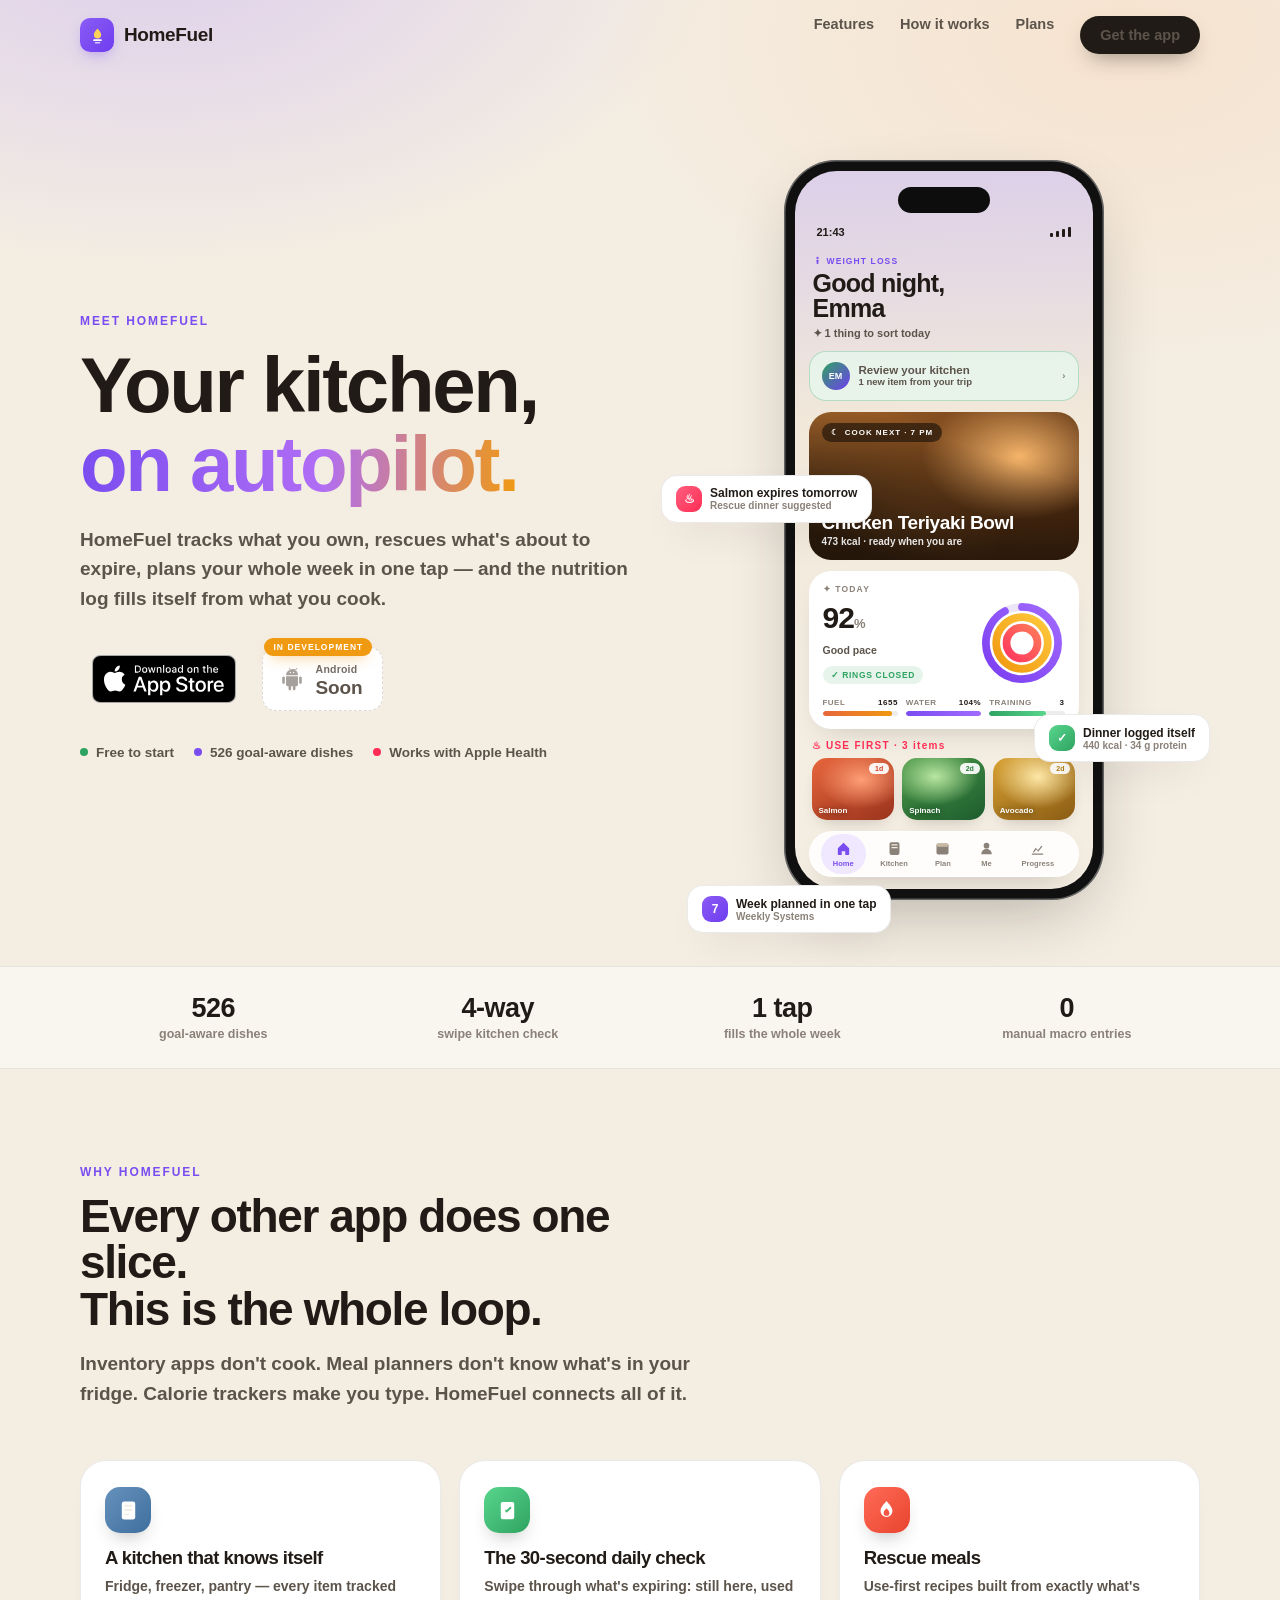
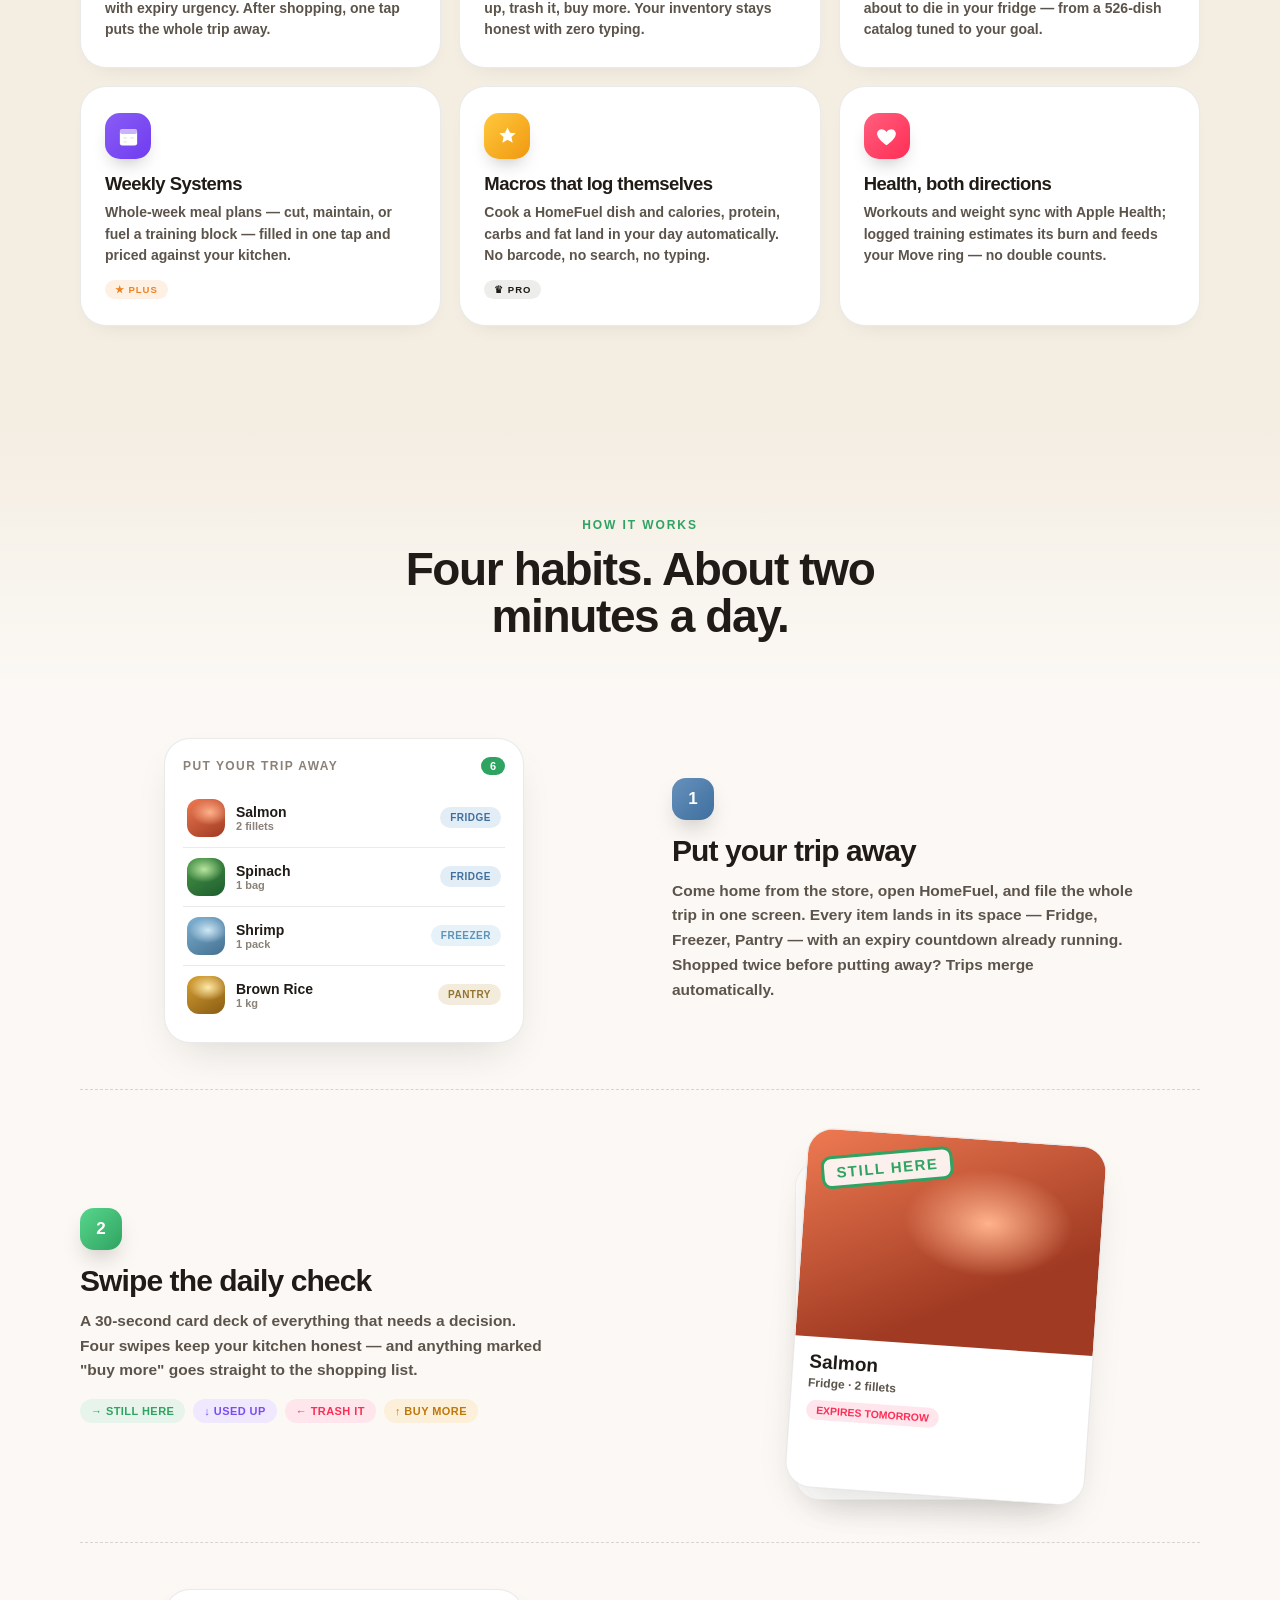
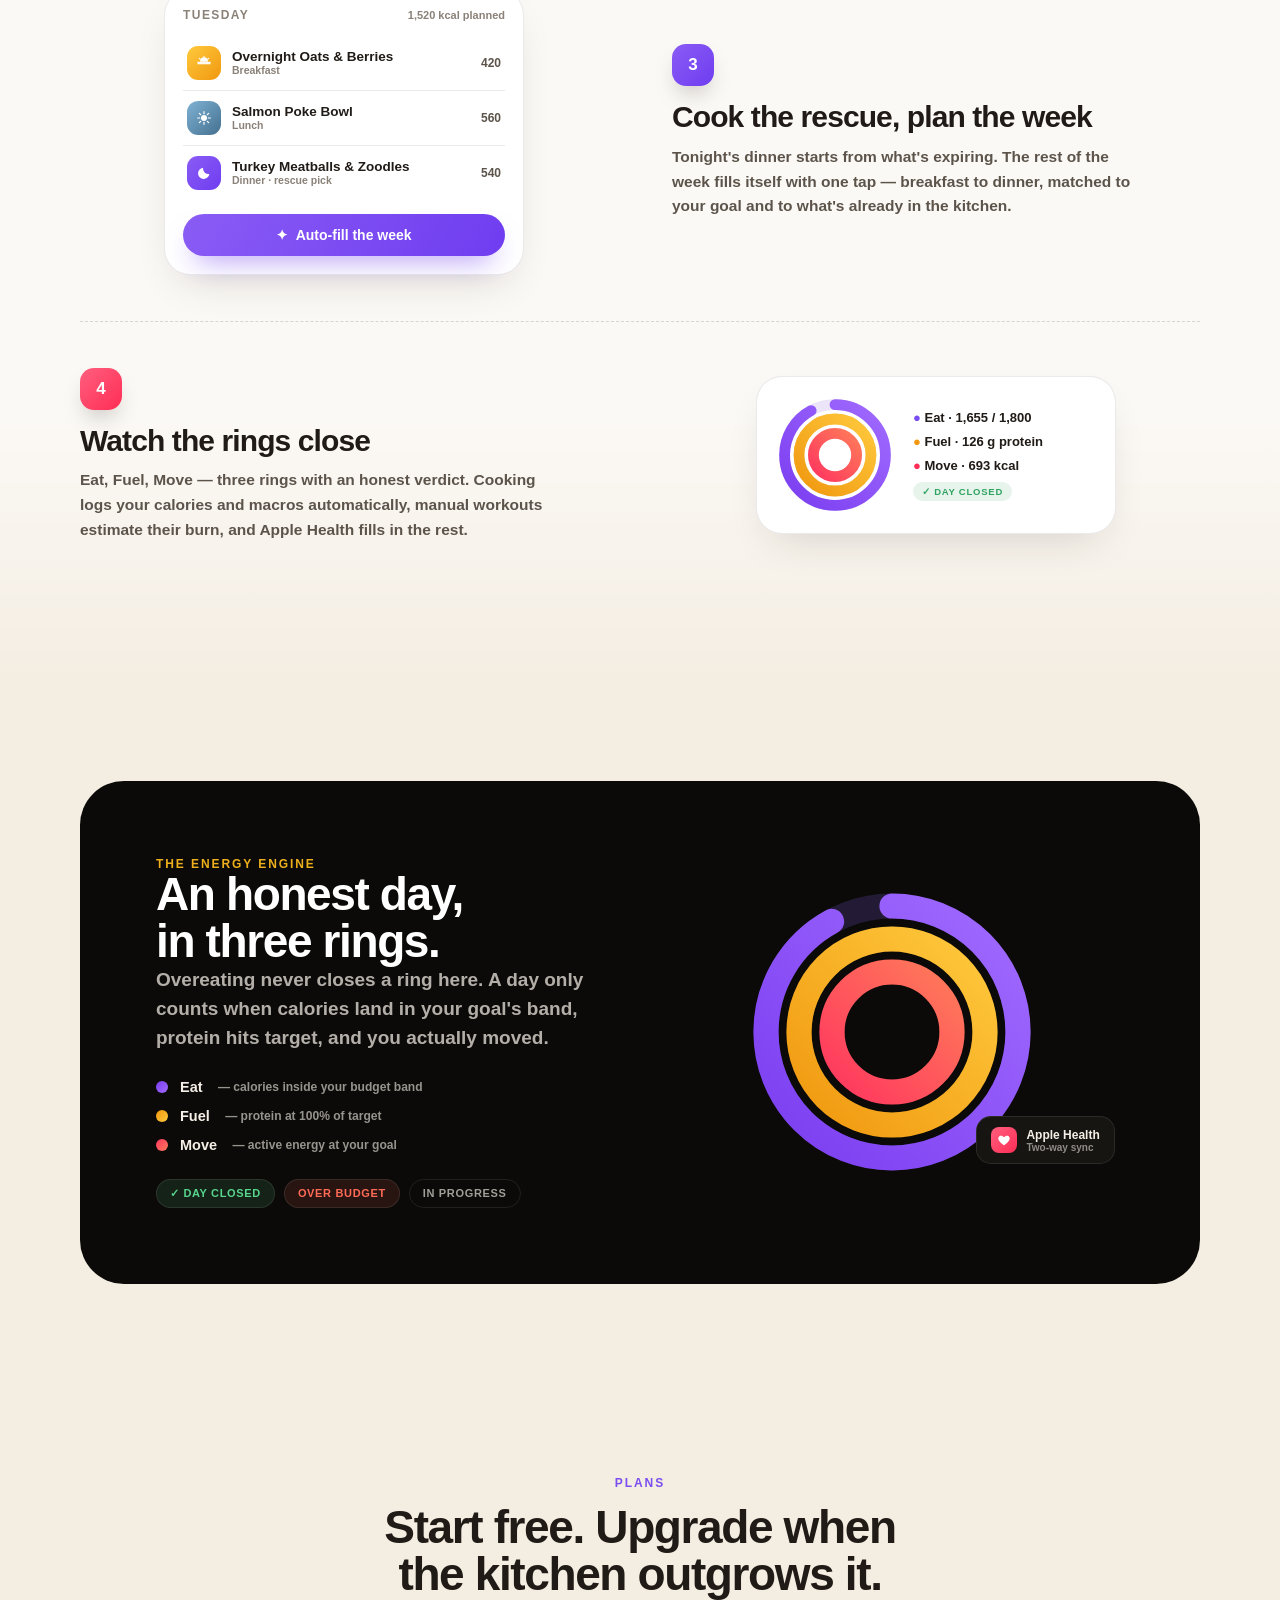
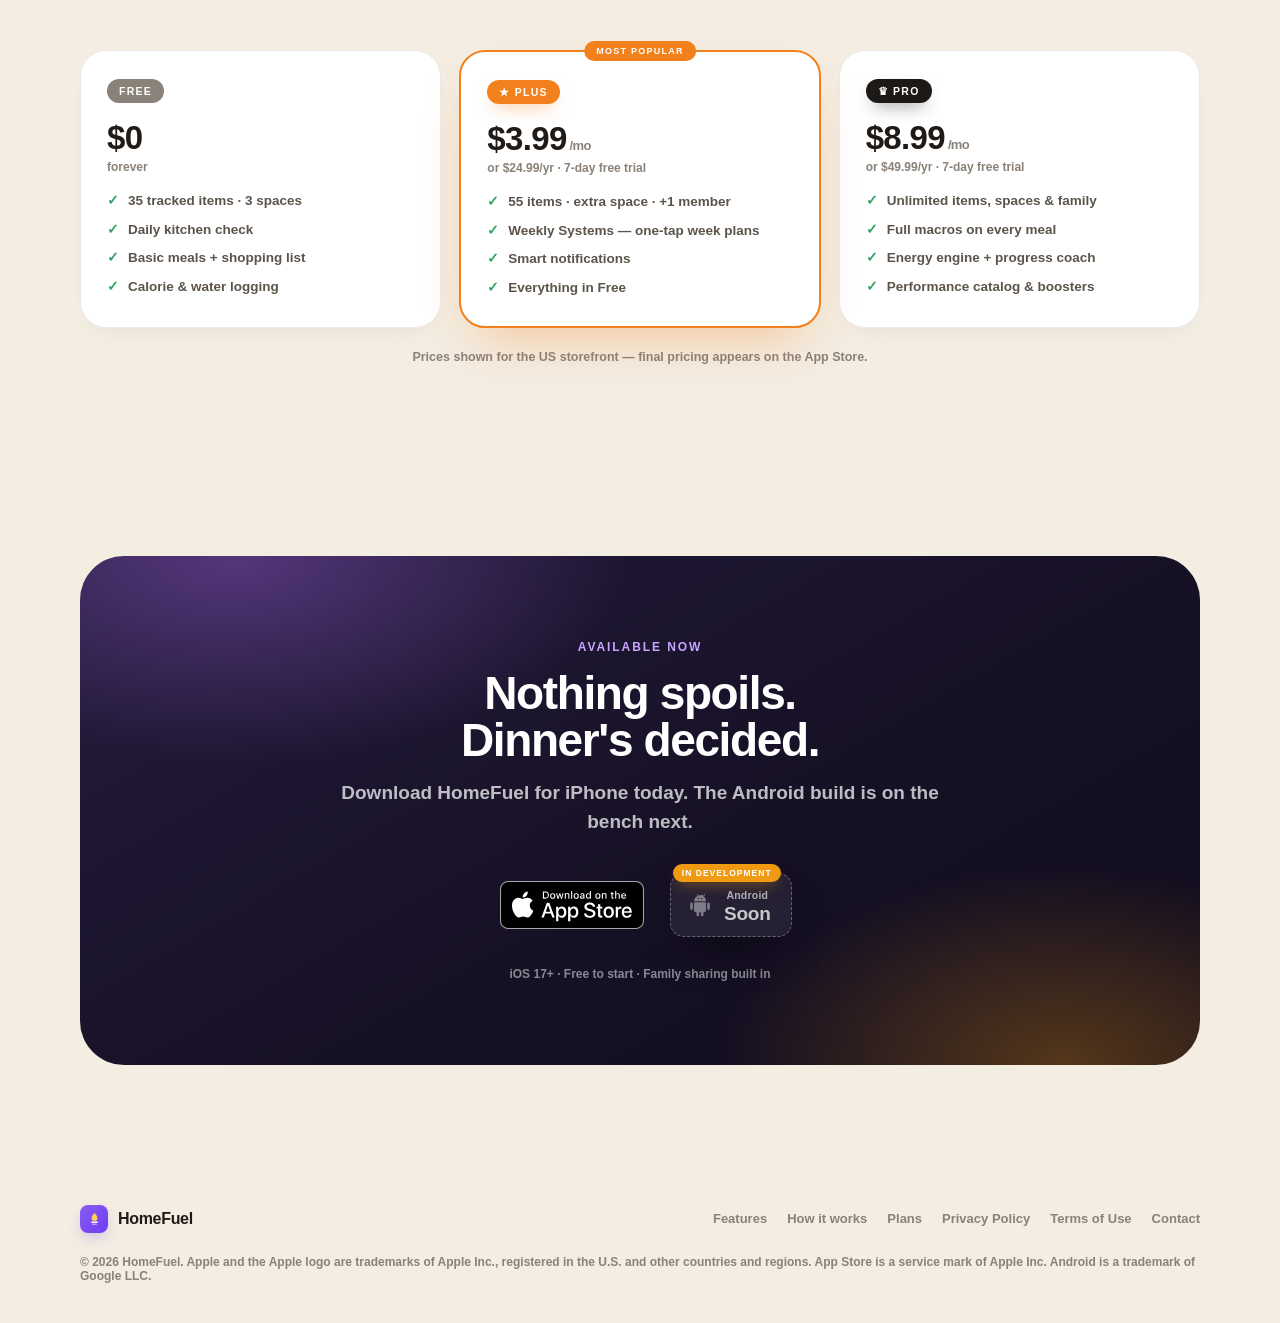
==== commit 13d3a9ec: "Add legal pages and live App Store links" ====
--- a/index.html
+++ b/index.html
@@ -4,7 +4,7 @@
   <meta charset="UTF-8" />
   <meta name="viewport" content="width=device-width, initial-scale=1.0" />
   <title>HomeFuel — Your kitchen, on autopilot</title>
-  <meta name="description" content="HomeFuel turns your kitchen inventory into tonight's dinner and this week's plan — so nothing spoils and your macros log themselves. Coming soon to iPhone." />
+  <meta name="description" content="HomeFuel turns your kitchen inventory into tonight's dinner and this week's plan — so nothing spoils and your macros log themselves. Available on the App Store for iPhone." />
   <meta property="og:title" content="HomeFuel — Your kitchen, on autopilot" />
   <meta property="og:description" content="Track what you own, cook what's about to expire, plan the week in one tap. Nutrition logs itself." />
   <meta property="og:type" content="website" />
@@ -47,15 +47,8 @@
           fills itself from what you cook.</p>
 
         <div class="store-row">
-          <!-- TODO: replace href="#download" with the real App Store URL at launch -->
-          <a class="store-badge" href="#download" aria-label="Download on the App Store (coming soon)">
-            <svg viewBox="0 0 24 24" fill="currentColor" aria-hidden="true">
-              <path d="M17.05 12.54c-.03-2.44 1.99-3.61 2.08-3.67-1.13-1.66-2.9-1.89-3.53-1.91-1.5-.15-2.93.88-3.69.88-.76 0-1.94-.86-3.19-.84-1.64.02-3.15.95-4 2.42-1.7 2.95-.43 7.32 1.23 9.71.81 1.17 1.78 2.49 3.05 2.44 1.22-.05 1.69-.79 3.17-.79 1.48 0 1.9.79 3.19.77 1.32-.02 2.15-1.2 2.96-2.38.93-1.36 1.31-2.68 1.33-2.75-.03-.01-2.56-.98-2.6-3.88zM14.62 5.4c.67-.81 1.12-1.94 1-3.07-.96.04-2.14.64-2.83 1.45-.62.72-1.17 1.87-1.02 2.97 1.07.08 2.17-.54 2.85-1.35z"/>
-            </svg>
-            <span class="sb-text">
-              <span class="sb-top">Coming soon on the</span><br />
-              <span class="sb-bottom">App Store</span>
-            </span>
+          <a class="app-store-link" href="https://apps.apple.com/us/app/homefuel-calorie-tracker/id6476710081" aria-label="Download HomeFuel on the App Store">
+            <img class="app-store-artwork" src="assets/app-store-badge.svg" alt="Download on the App Store" />
           </a>
           <span class="store-badge android" aria-label="Android version in development">
             <span class="dev-chip">IN DEVELOPMENT</span>
@@ -494,20 +487,13 @@
   <section class="section" id="download">
     <div class="wrap">
       <div class="cta-card reveal">
-        <p class="eyebrow">Launching soon</p>
+        <p class="eyebrow">Available now</p>
         <h2 class="h-section">Nothing spoils.<br />Dinner's decided.</h2>
-        <p class="lede">HomeFuel is in the final stretch before its App
-          Store debut. The Android build is on the bench next.</p>
+        <p class="lede">Download HomeFuel for iPhone today. The Android
+          build is on the bench next.</p>
         <div class="store-row">
-          <!-- TODO: replace href with the real App Store URL at launch -->
-          <a class="store-badge" href="#" aria-label="Download on the App Store (link coming at launch)">
-            <svg viewBox="0 0 24 24" fill="currentColor" aria-hidden="true">
-              <path d="M17.05 12.54c-.03-2.44 1.99-3.61 2.08-3.67-1.13-1.66-2.9-1.89-3.53-1.91-1.5-.15-2.93.88-3.69.88-.76 0-1.94-.86-3.19-.84-1.64.02-3.15.95-4 2.42-1.7 2.95-.43 7.32 1.23 9.71.81 1.17 1.78 2.49 3.05 2.44 1.22-.05 1.69-.79 3.17-.79 1.48 0 1.9.79 3.19.77 1.32-.02 2.15-1.2 2.96-2.38.93-1.36 1.31-2.68 1.33-2.75-.03-.01-2.56-.98-2.6-3.88zM14.62 5.4c.67-.81 1.12-1.94 1-3.07-.96.04-2.14.64-2.83 1.45-.62.72-1.17 1.87-1.02 2.97 1.07.08 2.17-.54 2.85-1.35z"/>
-            </svg>
-            <span class="sb-text">
-              <span class="sb-top">Coming soon on the</span><br />
-              <span class="sb-bottom">App Store</span>
-            </span>
+          <a class="app-store-link" href="https://apps.apple.com/us/app/homefuel-calorie-tracker/id6476710081" aria-label="Download HomeFuel on the App Store">
+            <img class="app-store-artwork" src="assets/app-store-badge.svg" alt="Download on the App Store" />
           </a>
           <span class="store-badge android" aria-label="Android version in development">
             <span class="dev-chip">IN DEVELOPMENT</span>
@@ -542,9 +528,11 @@
         <a href="#features">Features</a>
         <a href="#tutorial">How it works</a>
         <a href="#plans">Plans</a>
-        <a href="mailto:hello@homefuel.app">Contact</a>
-      </div>
-      <p class="footer-copy">© <span id="year">2026</span> HomeFuel. Privacy policy and terms coming with launch. Apple, the Apple logo and App Store are trademarks of Apple Inc. Android is a trademark of Google LLC.</p>
+        <a href="privacy.html">Privacy Policy</a>
+        <a href="terms.html">Terms of Use</a>
+        <a href="mailto:homefuelsupport@gmail.com">Contact</a>
+      </div>
+      <p class="footer-copy">© <span id="year">2026</span> HomeFuel. Apple and the Apple logo are trademarks of Apple Inc., registered in the U.S. and other countries and regions. App Store is a service mark of Apple Inc. Android is a trademark of Google LLC.</p>
     </div>
   </footer>
 
--- a/styles.css
+++ b/styles.css
@@ -217,6 +217,23 @@
   align-items: center;
   gap: 14px;
   flex-wrap: wrap;
+}
+.app-store-link {
+  display: inline-flex;
+  align-items: center;
+  justify-content: center;
+  padding: 12px;
+  border-radius: 12px;
+  line-height: 0;
+}
+.app-store-link:focus-visible {
+  outline: 3px solid rgba(122, 77, 240, 0.45);
+  outline-offset: 2px;
+}
+.app-store-artwork {
+  width: auto;
+  height: 48px;
+  max-width: none;
 }
 .store-badge {
   display: inline-flex;
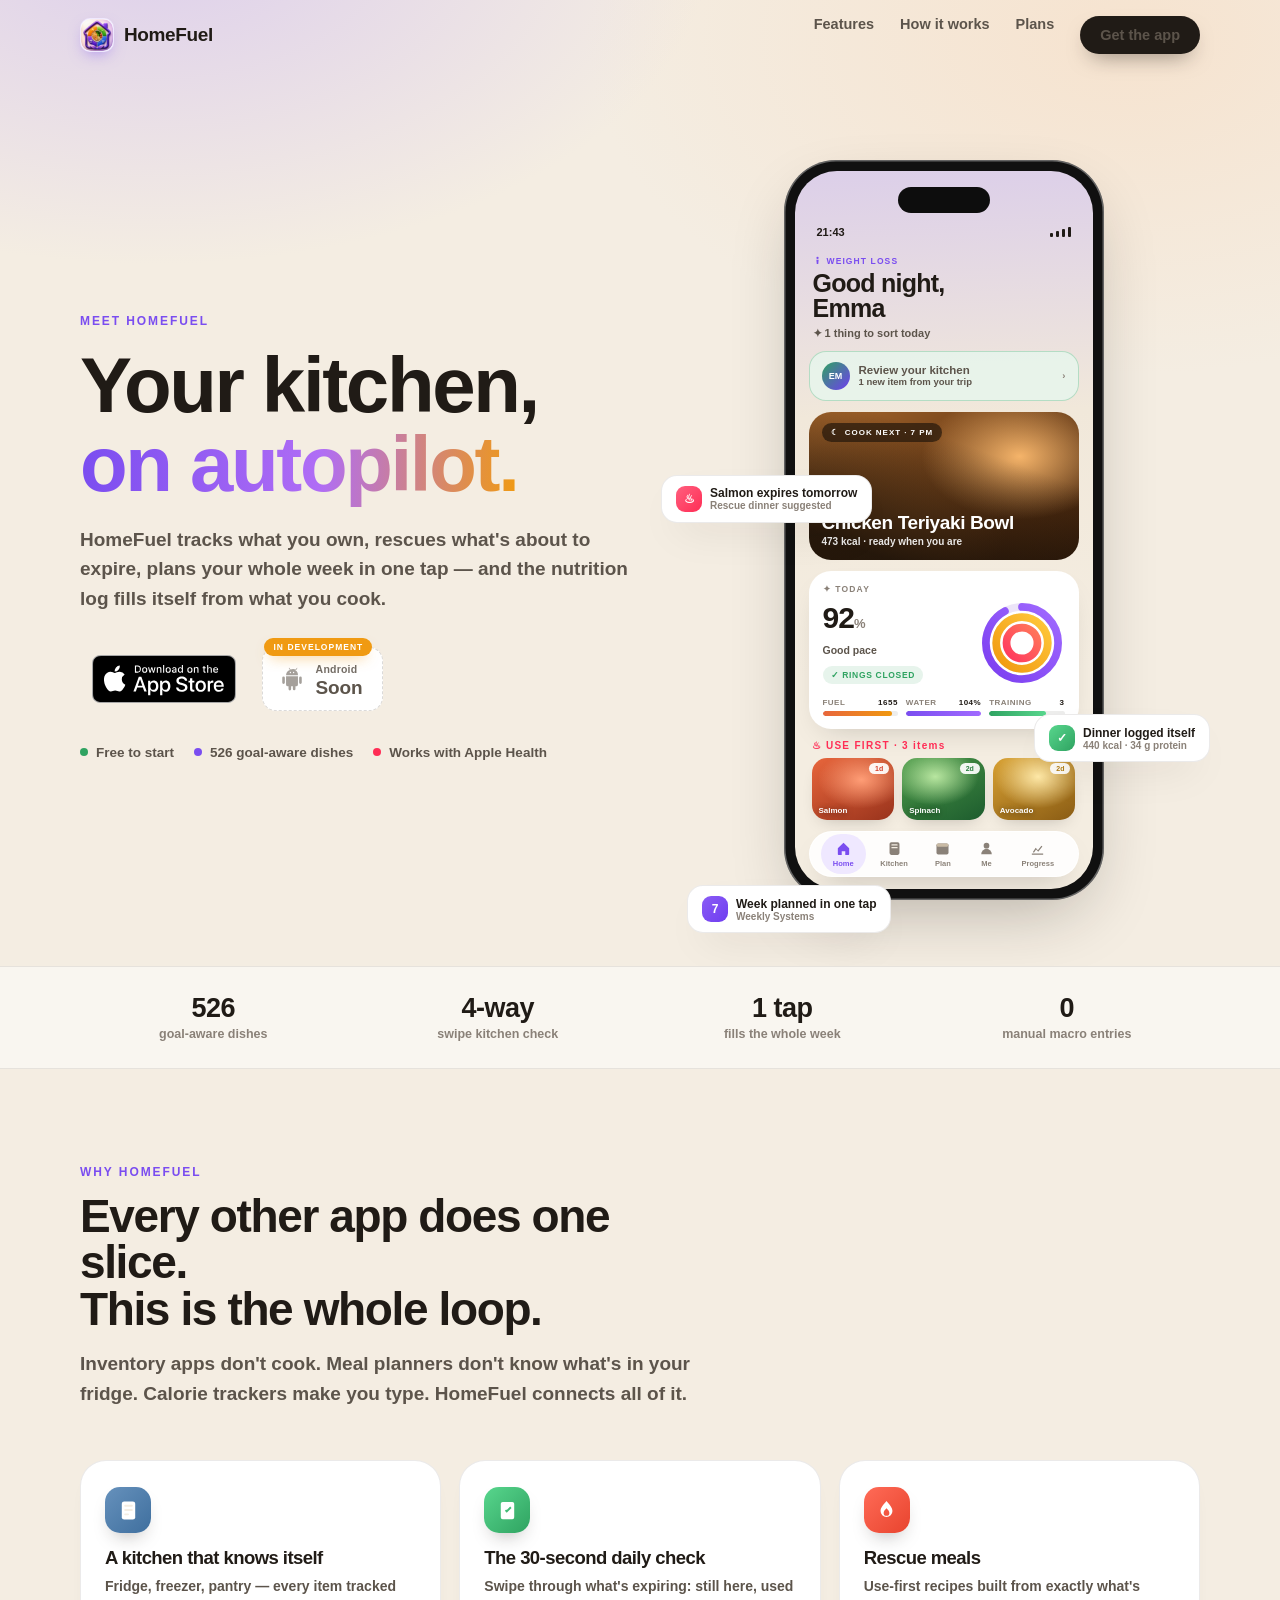
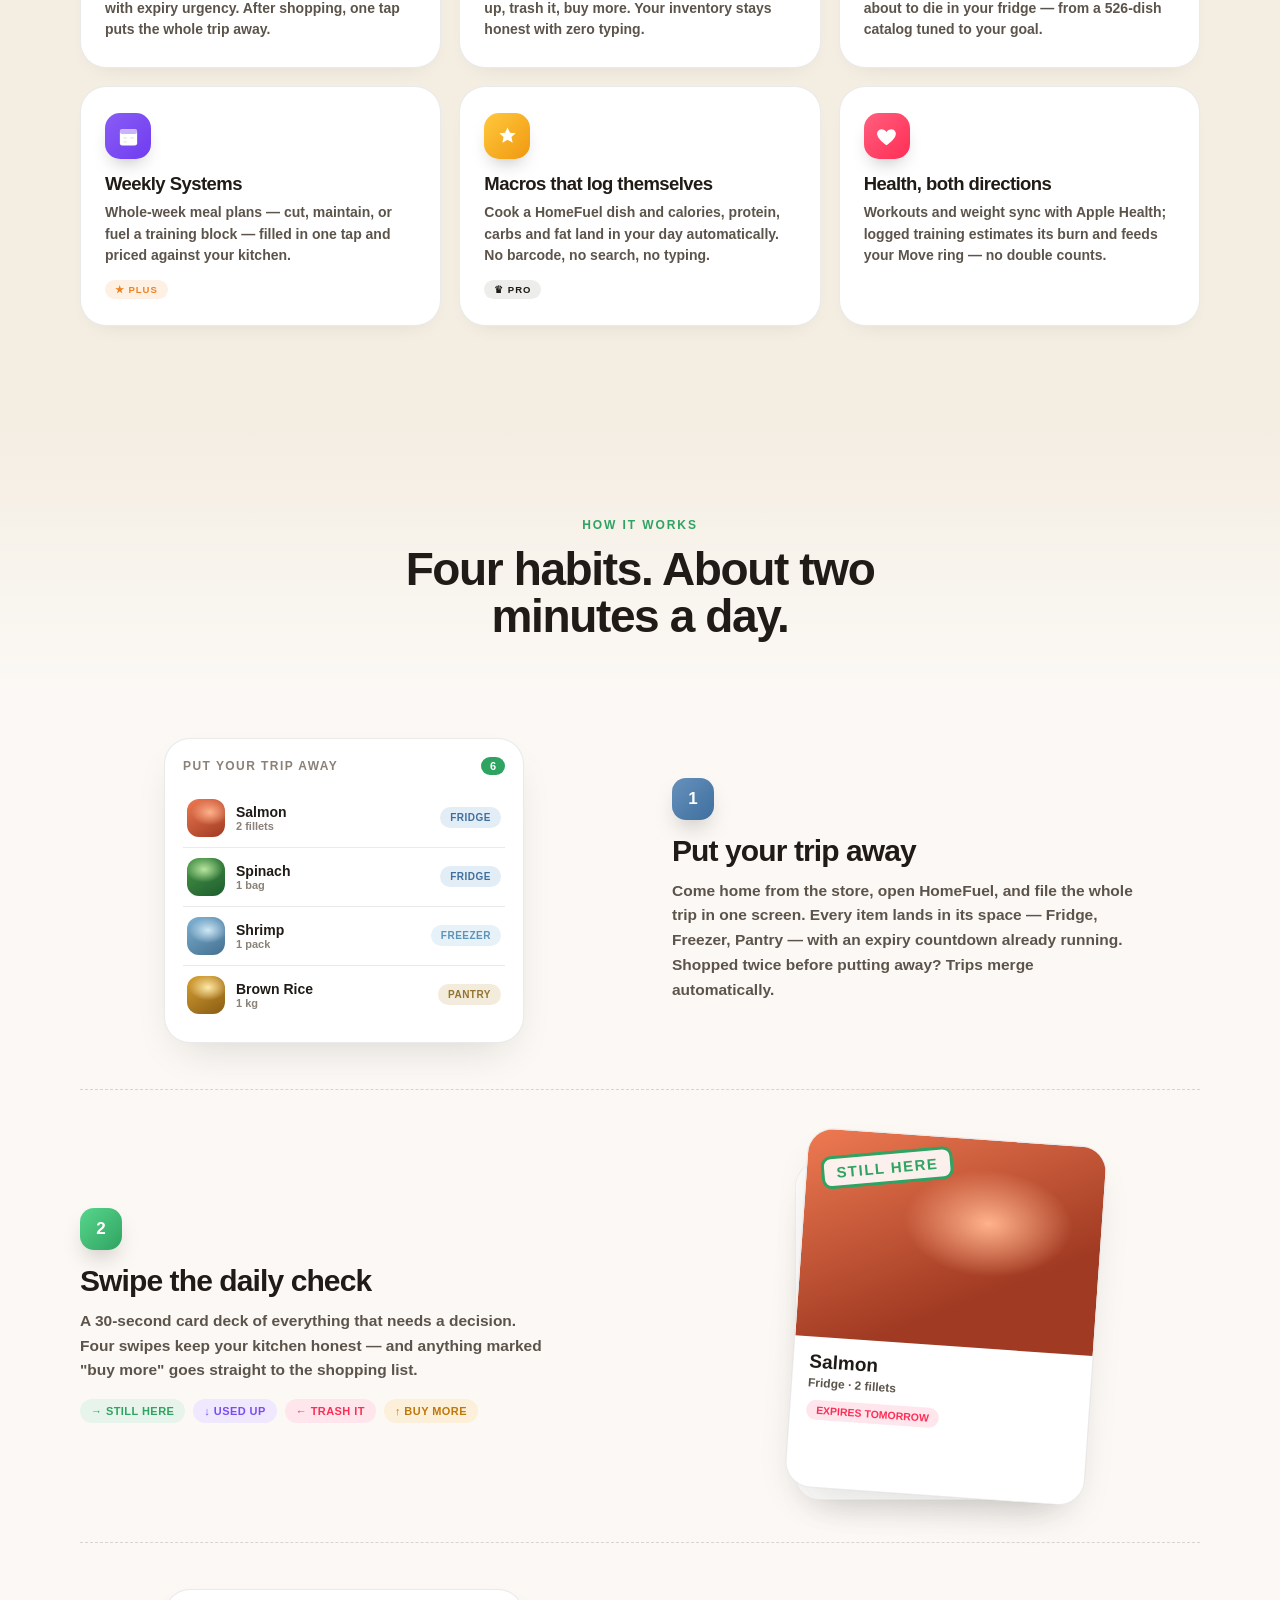
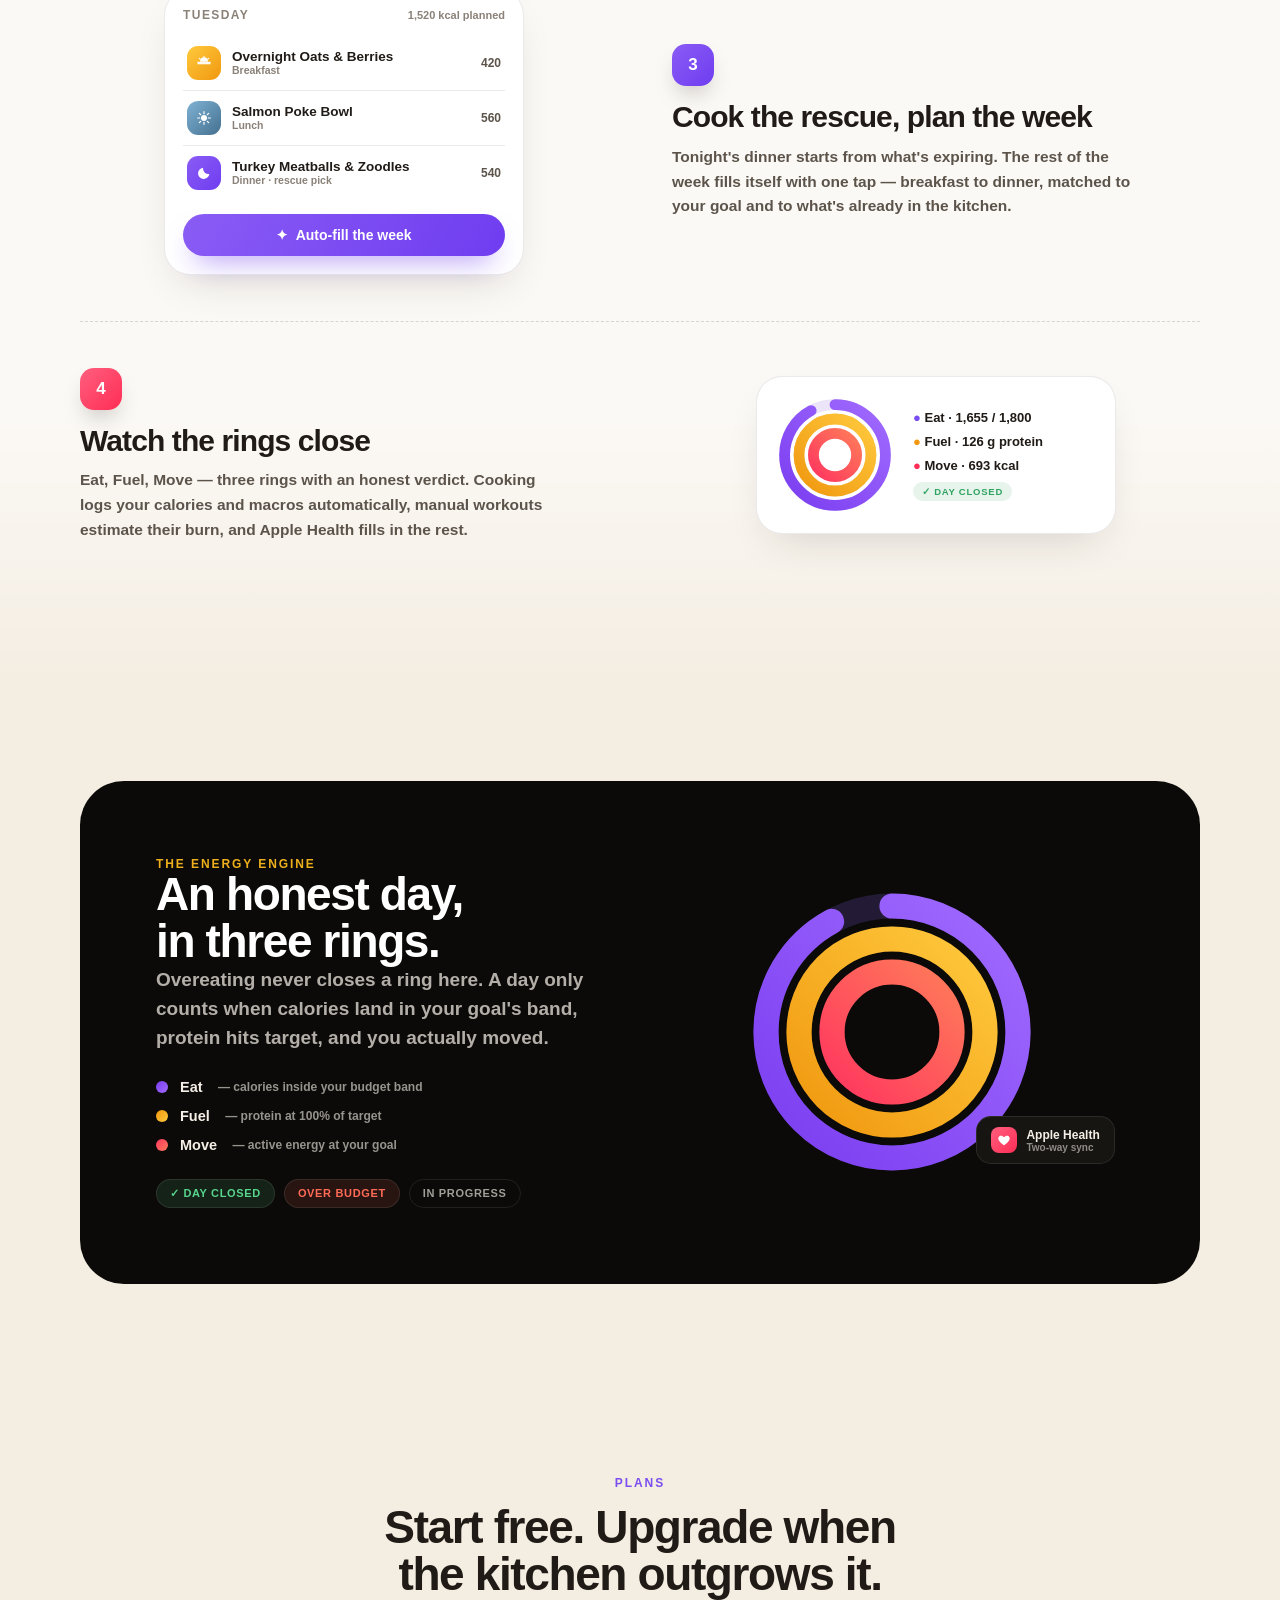
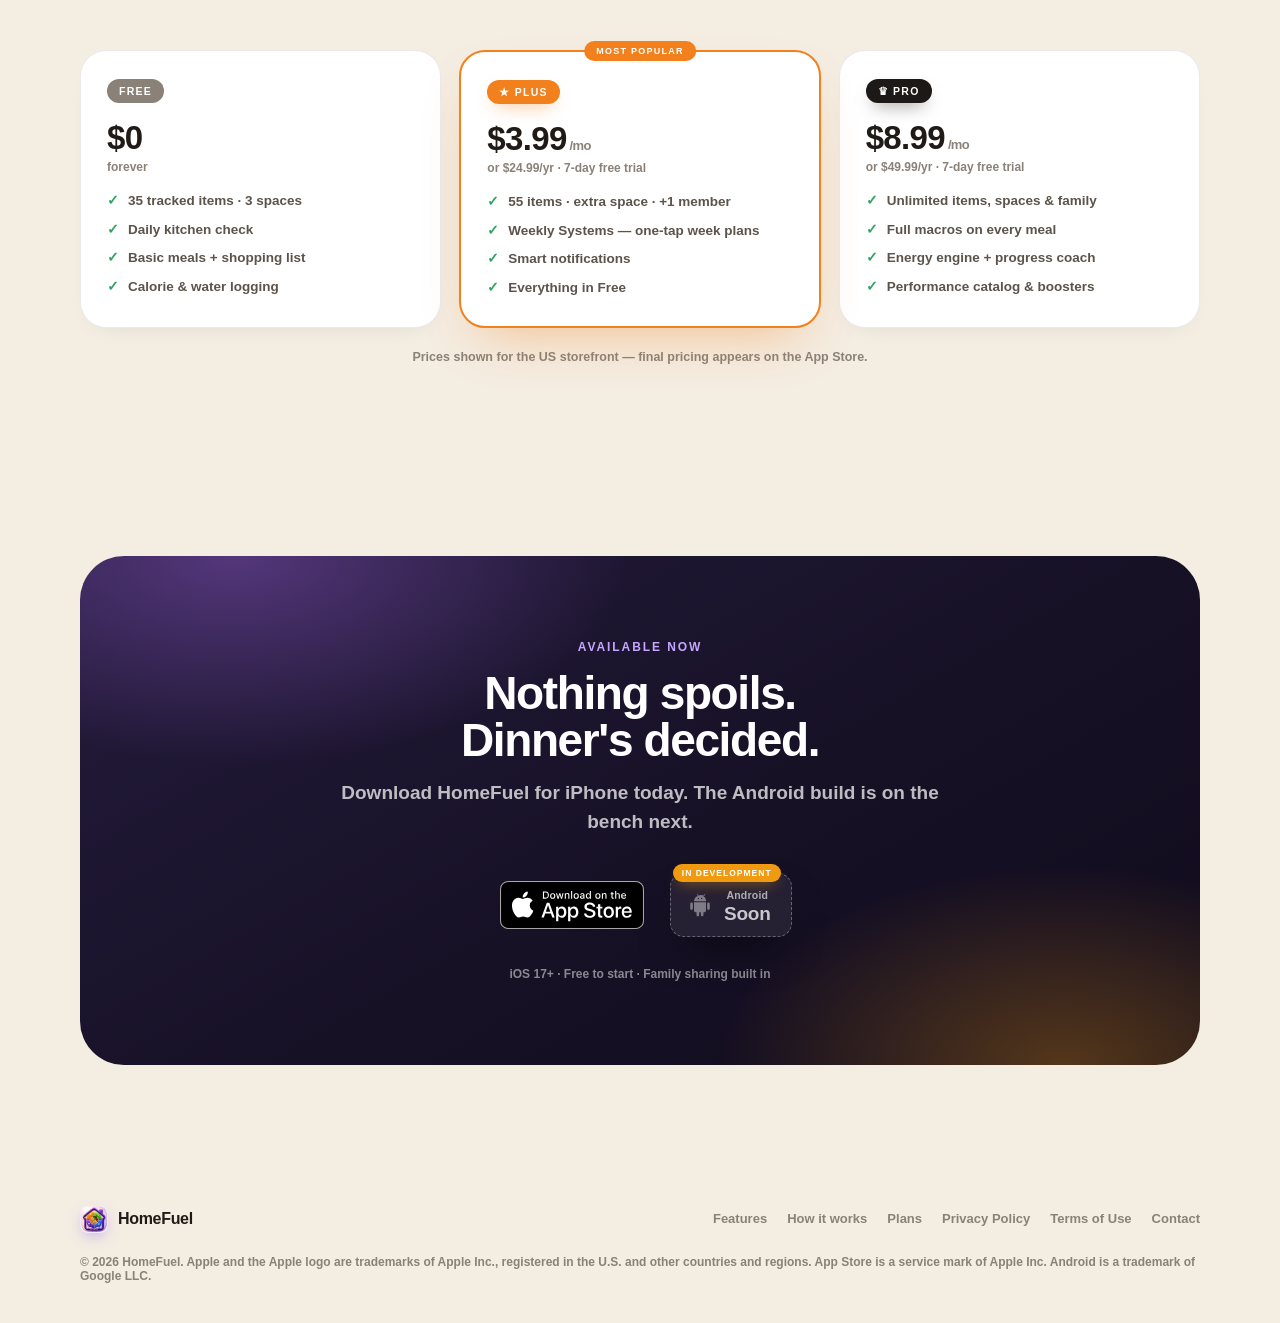
==== commit 5066a111: "Use HomeFuel icon across website" ====
--- a/index.html
+++ b/index.html
@@ -8,7 +8,13 @@
   <meta property="og:title" content="HomeFuel — Your kitchen, on autopilot" />
   <meta property="og:description" content="Track what you own, cook what's about to expire, plan the week in one tap. Nutrition logs itself." />
   <meta property="og:type" content="website" />
-  <link rel="icon" href="data:image/svg+xml,%3Csvg xmlns='http://www.w3.org/2000/svg' viewBox='0 0 64 64'%3E%3Crect width='64' height='64' rx='16' fill='%236f3df0'/%3E%3Cpath d='M32 12c5 6 9 10 9 16a9 9 0 0 1-18 0c0-6 4-10 9-16z' fill='%23ffd257'/%3E%3Crect x='20' y='40' width='24' height='6' rx='3' fill='%23fff'/%3E%3Crect x='24' y='50' width='16' height='5' rx='2.5' fill='%23ffffffaa'/%3E%3C/svg%3E" />
+  <meta property="og:image" content="https://ktrokhov.github.io/homefuelSite/assets/homefuel-icon.jpg" />
+  <meta property="og:image:width" content="1024" />
+  <meta property="og:image:height" content="1024" />
+  <meta name="twitter:card" content="summary" />
+  <link rel="icon" type="image/png" sizes="32x32" href="assets/favicon-32.png" />
+  <link rel="icon" type="image/png" sizes="192x192" href="assets/homefuel-icon-192.png" />
+  <link rel="apple-touch-icon" sizes="180x180" href="assets/apple-touch-icon.png" />
   <link rel="stylesheet" href="styles.css" />
 </head>
 <body>
@@ -18,11 +24,7 @@
     <div class="wrap nav-inner">
       <a class="brand" href="#top">
         <span class="brand-mark" aria-hidden="true">
-          <svg viewBox="0 0 24 24" fill="none">
-            <path d="M12 3c2.6 3 4.6 5.2 4.6 8.1a4.6 4.6 0 0 1-9.2 0C7.4 8.2 9.4 6 12 3z" fill="#ffd257"/>
-            <rect x="6.5" y="16.6" width="11" height="2.5" rx="1.25" fill="#fff"/>
-            <rect x="8.5" y="20.2" width="7" height="1.9" rx="0.95" fill="#ffffffb3"/>
-          </svg>
+          <img src="assets/homefuel-icon-192.png" alt="" />
         </span>
         HomeFuel
       </a>
@@ -516,11 +518,7 @@
     <div class="wrap footer-inner">
       <a class="brand" href="#top">
         <span class="brand-mark" aria-hidden="true">
-          <svg viewBox="0 0 24 24" fill="none">
-            <path d="M12 3c2.6 3 4.6 5.2 4.6 8.1a4.6 4.6 0 0 1-9.2 0C7.4 8.2 9.4 6 12 3z" fill="#ffd257"/>
-            <rect x="6.5" y="16.6" width="11" height="2.5" rx="1.25" fill="#fff"/>
-            <rect x="8.5" y="20.2" width="7" height="1.9" rx="0.95" fill="#ffffffb3"/>
-          </svg>
+          <img src="assets/homefuel-icon-192.png" alt="" />
         </span>
         HomeFuel
       </a>
--- a/styles.css
+++ b/styles.css
@@ -148,12 +148,20 @@
   width: 34px;
   height: 34px;
   border-radius: 10px;
-  background: linear-gradient(135deg, #8a5cf5, #6f3df0);
+  background: #fff;
   display: grid;
   place-items: center;
+  overflow: hidden;
+  border: 1px solid rgba(122, 77, 240, 0.12);
   box-shadow: 0 6px 16px -6px rgba(122, 77, 240, 0.6);
 }
-.brand-mark svg { width: 19px; height: 19px; }
+.brand-mark img {
+  width: 100%;
+  height: 100%;
+  display: block;
+  object-fit: cover;
+  border-radius: inherit;
+}
 .nav-links {
   display: flex;
   gap: 26px;
@@ -1092,7 +1100,7 @@
 }
 .footer .brand { font-size: 16px; }
 .footer .brand-mark { width: 28px; height: 28px; border-radius: 8px; }
-.footer .brand-mark svg { width: 15px; height: 15px; }
+.footer .brand-mark img { width: 100%; height: 100%; }
 .footer-links {
   margin-left: auto;
   display: flex;
